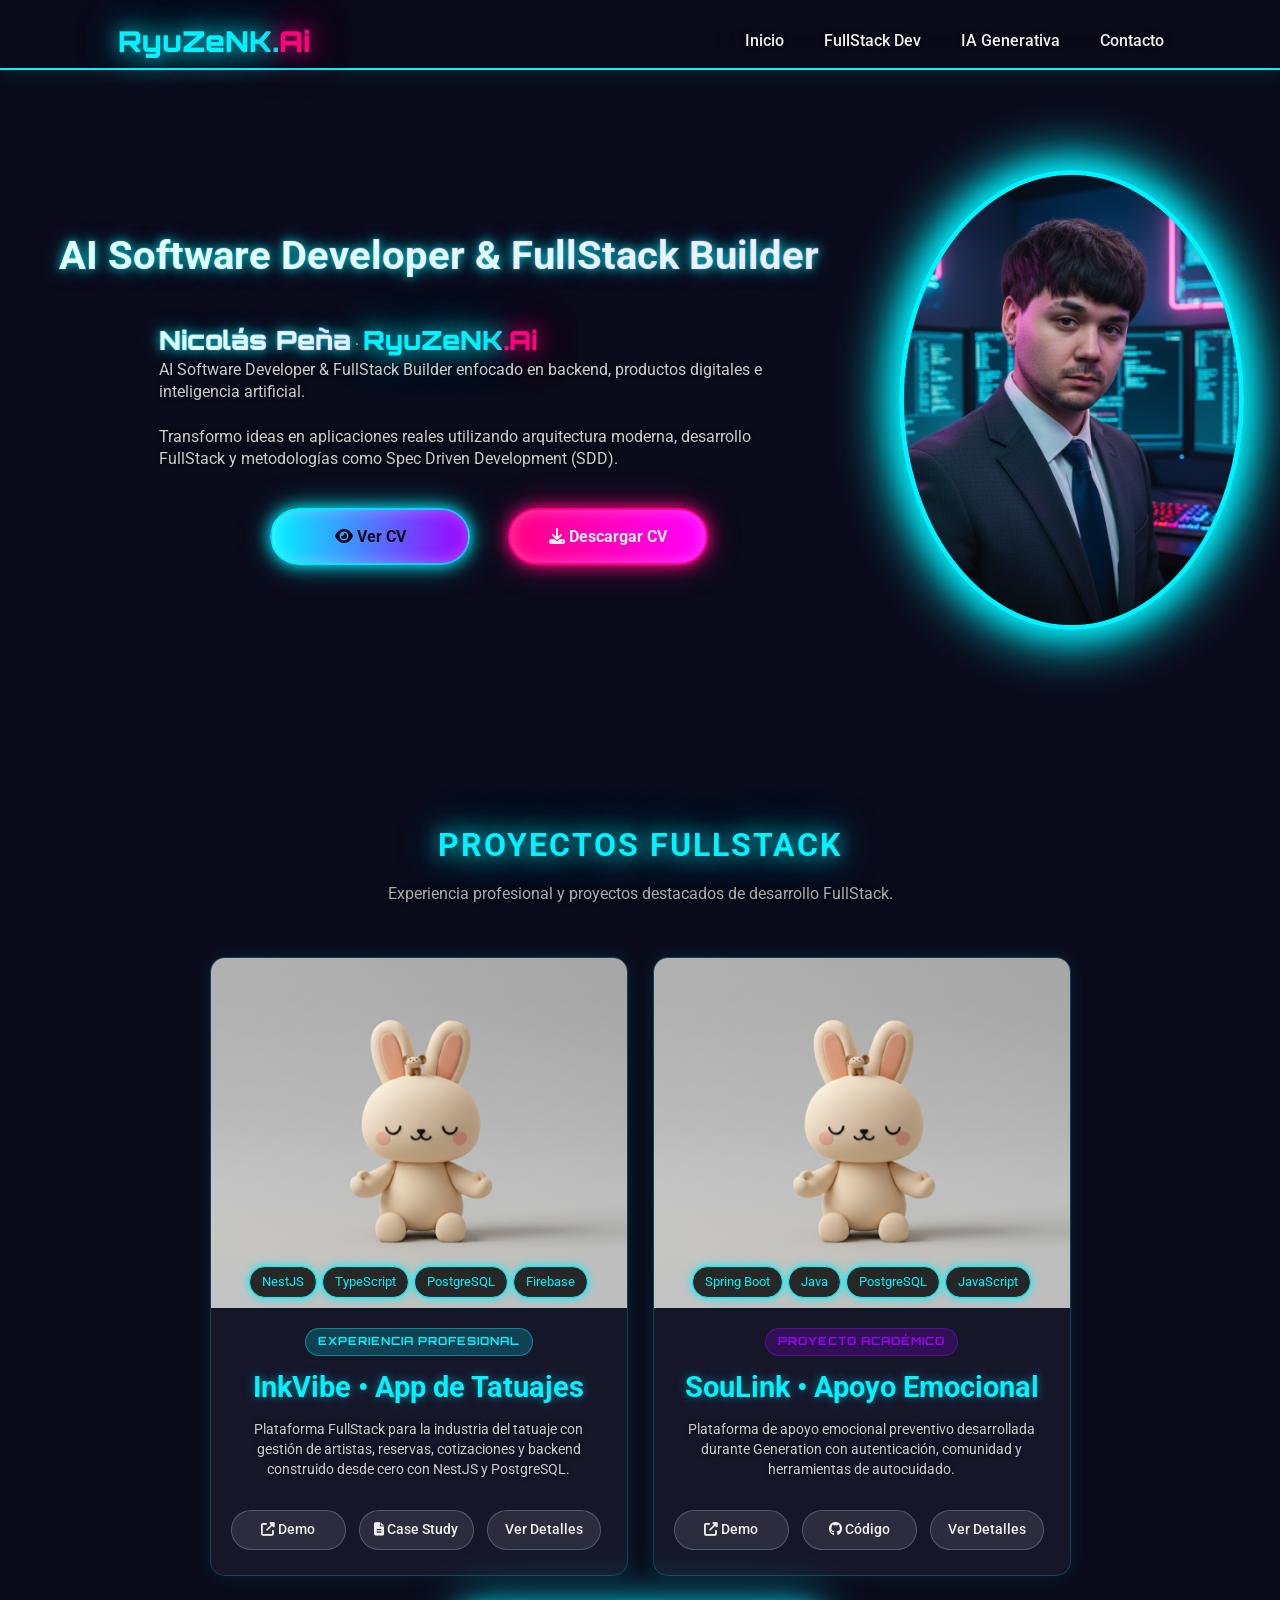
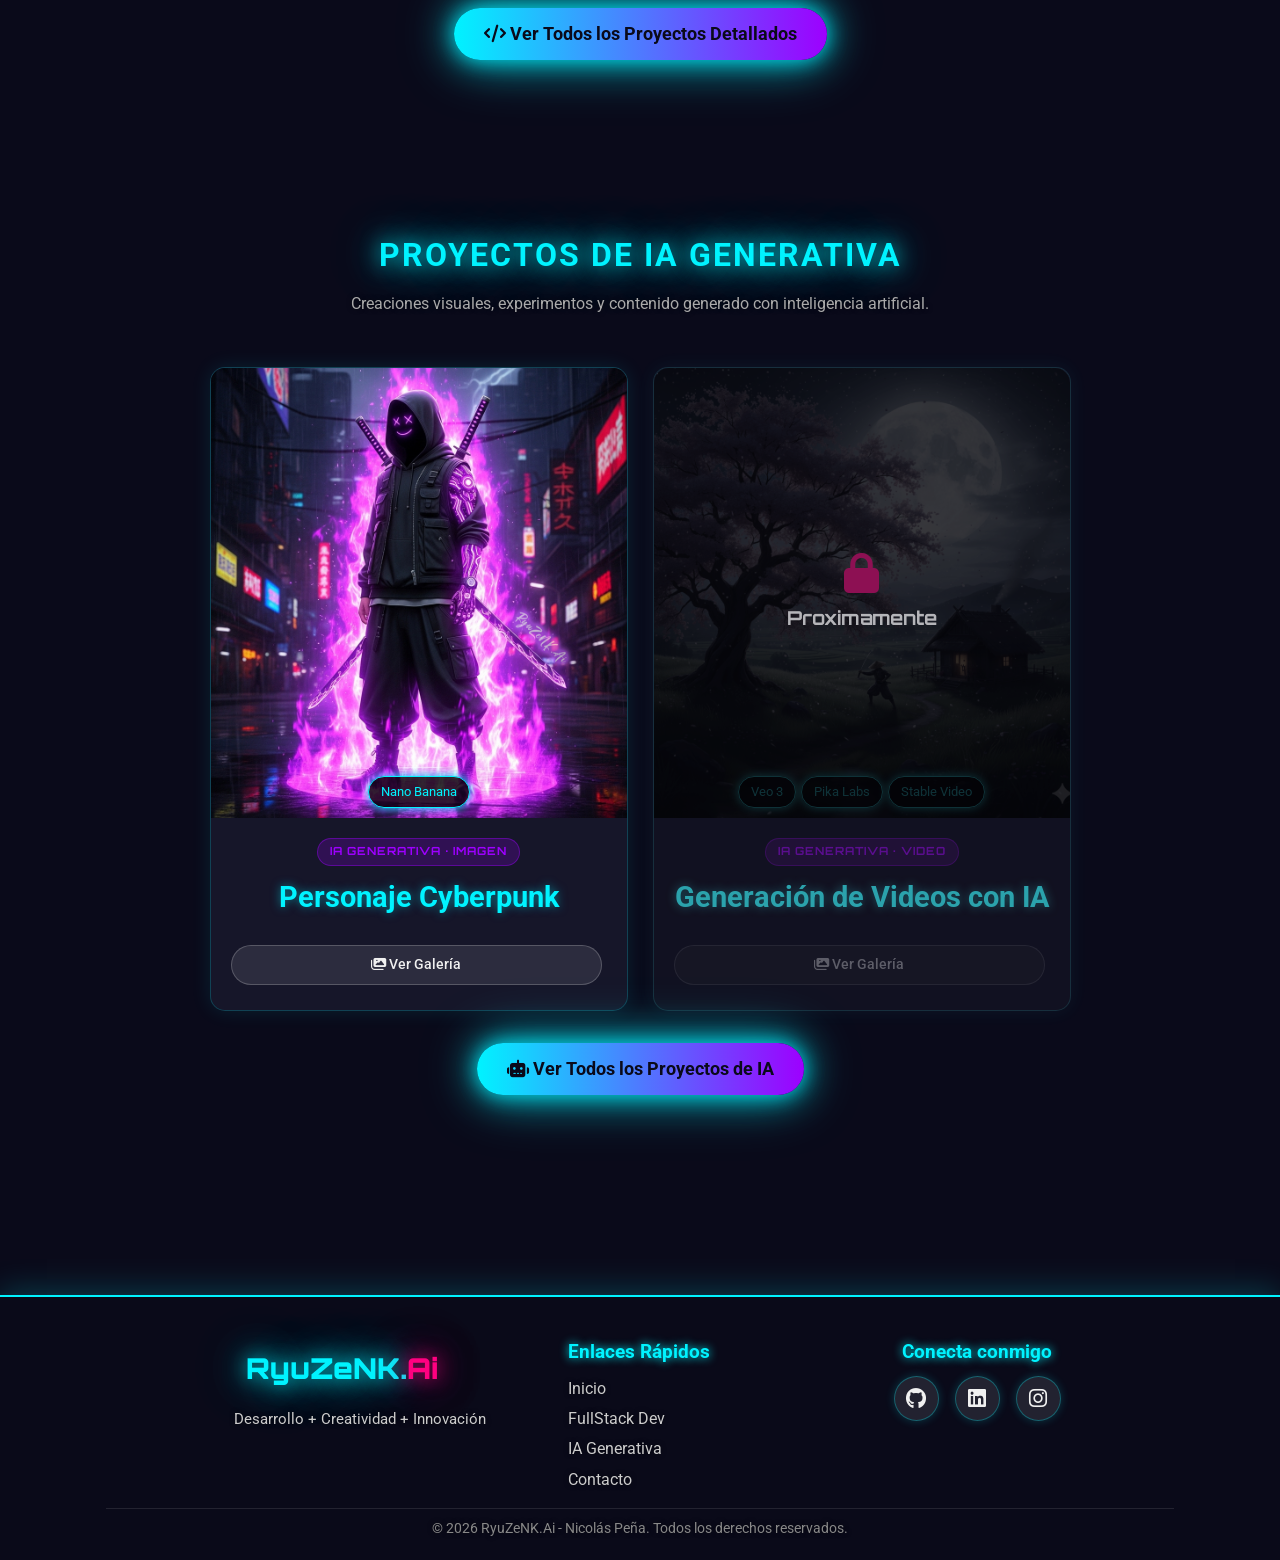
==== index.html @ 51f748c7 "Update CV links in index.html to new Google Drive URLs" ====
<!DOCTYPE html>
<html lang="es">
<head>
    <meta charset="UTF-8">
    <meta name="viewport" content="width=device-width, initial-scale=1.0, maximum-scale=1.0, user-scalable=no">
    <title>RyuZeNK.Ai | Portafolio</title>
    <link rel="icon" href="data:image/svg+xml,<svg xmlns='http://www.w3.org/2000/svg' viewBox='0 0 100 100'><text y='75' font-size='75' fill='%2300f3ff'>R</text></svg>">
    <link rel="stylesheet" href="https://cdnjs.cloudflare.com/ajax/libs/font-awesome/6.4.0/css/all.min.css">
    <link rel="preconnect" href="https://fonts.googleapis.com">
    <link rel="preconnect" href="https://fonts.gstatic.com" crossorigin>
    <link href="https://fonts.googleapis.com/css2?family=Orbitron:wght@400;700;900&family=Roboto:wght@300;400;500;700&display=swap" rel="stylesheet">
    <link rel="stylesheet" href="css/style.css">
    <link rel="stylesheet" href="css/responsive.css">
</head>
<body>
    <!-- Navbar -->
    <nav class="navbar">
        <div class="container nav-content">
            <a href="#home" class="logo">RyuZeNK.<span>Ai</span></a>
            
            <button class="mobile-menu-btn" id="mobileMenuBtn">
                <i class="fas fa-bars"></i>
            </button>
            
            <ul class="nav-links" id="navLinks">
                <li><a href="index.html">Inicio</a></li>
                <li><a href="pages/fullstack.html">FullStack Dev</a></li>
                <li><a href="pages/ia-generativa.html">IA Generativa</a></li>
                <li><a href="pages/contact.html">Contacto</a></li>
            </ul>
        </div>
    </nav>

    <!-- Hero Section -->
    <section id="home" class="section hero-section">
        <div class="container">
            <div class="home-content">
                <div class="home-text">
                    <h1>AI Software Developer & FullStack Builder</h1>
                    <p class="about-me">
                        <span class="h1-logo">Nicolás Peña</span> · <span class="ryuzenk-logo">RyuZeNK</span><span class="ai-logo">.Ai</span><br>
                        AI Software Developer &amp; FullStack Builder enfocado en backend, productos digitales e inteligencia artificial.<br><br>
                        Transformo ideas en aplicaciones reales utilizando arquitectura moderna, desarrollo FullStack y metodologías como Spec Driven Development (SDD).
                    </p>
                    <div class="home-buttons">
                        <a href="https://drive.google.com/file/d/1IXTovLLTGIoKw4RQ_Gd1WCe75ySYcxsR/view" target="_blank" class="btnVer">
                            <i class="fas fa-eye"></i> Ver CV
                        </a>
                        <a href="https://drive.usercontent.google.com/u/0/uc?id=1IXTovLLTGIoKw4RQ_Gd1WCe75ySYcxsR&export=download" target="_blank" class="btnDownload">
                            <i class="fas fa-download"></i> Descargar CV
                        </a>
                    </div>
                </div>
                
                <div class="home-image">
                    <img loading="lazy" src="assets/images/Nico_formal_tech.png" alt="Nicolás Peña - Imagen formal" class="formal-img">
                </div>
            </div>
            
        </div>
    </section>

    <!-- Desarrollador Fullstack Section -->
    <section id="developer" class="section">
        <div class="container">
            <div class="section-title">
                <h2>Proyectos FullStack</h2>
                <p class="section-subtitle">Experiencia profesional y proyectos destacados de desarrollo FullStack.</p>
            </div>
            
            <!-- Proyectos Fullstack -->
            <div class="fullstack-projects">
                <div class="projects-grid">
                    <!-- Proyecto 1: InkVibe -->
                    <div class="project-card">
                        <div class="project-image">
                            <img loading="lazy" src="assets/images/soulinkproyect.png" alt="Proyecto InkVibe">
                            <div class="project-tech">
                                <span>NestJS</span>
                                <span>TypeScript</span>
                                <span>PostgreSQL</span>
                                <span>Firebase</span>
                            </div>
                        </div>
                        <div class="project-info">
                            <span class="card-role-badge professional">Experiencia Profesional</span>
                            <h4>InkVibe • App de Tatuajes</h4>
                            <p>Plataforma FullStack para la industria del tatuaje con gestión de artistas, reservas, cotizaciones y backend construido desde cero con NestJS y PostgreSQL.</p>
                            <div class="project-links">
                                <a href="https://www.inkvibe.app" target="_blank" class="btn-small">
                                    <i class="fas fa-external-link-alt"></i> Demo
                                </a>
                                <a href="https://drive.google.com/file/d/1sEGEswqREsz09-vpKmoKIxO9d76YWfi9/view" target="_blank" class="btn-small">
                                    <i class="fas fa-file-alt"></i> Case Study
                                </a>
                                <a href="pages/inkvibe.html" class="btn-small">Ver Detalles</a>
                            </div>
                        </div>
                    </div>

                    <!-- Proyecto 2: Soulink -->
                    <div class="project-card">
                        <div class="project-image">
                            <img loading="lazy" src="assets/images/soulinkproyect.png" alt="Proyecto Soulink">
                            <div class="project-tech">
                                <span>Spring Boot</span>
                                <span>Java</span>
                                <span>PostgreSQL</span>
                                <span>JavaScript</span>
                            </div>
                        </div>
                        <div class="project-info">
                            <span class="card-role-badge">Proyecto Académico</span>
                            <h4>SouLink • Apoyo Emocional</h4>
                            <p>Plataforma de apoyo emocional preventivo desarrollada durante Generation con autenticación, comunidad y herramientas de autocuidado.</p>
                            <div class="project-links">
                                <a href="https://proyecto-soulink.vercel.app" target="_blank" class="btn-small">
                                    <i class="fas fa-external-link-alt"></i> Demo
                                </a>
                                <a href="https://github.com/RyuZeNK-Ai/proyecto-soulink" target="_blank" class="btn-small">
                                    <i class="fab fa-github"></i> Código
                                </a>
                                <a href="pages/soulink.html" class="btn-small">Ver Detalles</a>
                            </div>
                        </div>
                    </div>
                    
                </div>
                
                <div class="center-button">
                    <a href="pages/fullstack.html" class="btn">
                        <i class="fas fa-code"></i> Ver Todos los Proyectos Detallados
                    </a>
                </div>
            </div>
        </div>
    </section>

    <!-- Proyectos con IA Section -->
    <section id="ai" class="section">
        <div class="container">
            <div class="section-title">
                <h2>Proyectos de IA Generativa</h2>
                <p class="section-subtitle">Creaciones visuales, experimentos y contenido generado con inteligencia artificial.</p>
            </div>
            
            <div class="ai-projects">
                <div class="projects-grid">
                    <!-- Proyecto IA 1: DESBLOQUEADO - Arte Abstracto Digital -->
                    <div class="project-card" onclick="window.location.href='pages/ia-generativa.html#ia-personaje-cyberpunk'">
                        <div class="project-image">
                            <img loading="lazy" src="assets/images/personaje_cyberpunk1.jpg" alt="Arte Abstracto Digital con IA">
                            <div class="project-tech">
                                <span>Nano Banana</span>
                            </div>
                        </div>
                        <div class="project-info">
                            <span class="card-role-badge">IA Generativa · Imagen</span>
                            <h4>Personaje Cyberpunk</h4>
                            <div class="project-links">
                                <a href="pages/ia-generativa.html#ia-personaje-cyberpunk" class="btn-small" onclick="event.stopPropagation()">
                                    <i class="fas fa-images"></i> Ver Galería
                                </a>
                            </div>
                        </div>
                    </div>
                    
                    <!-- Proyecto IA 2: Bloqueado -->
                    <div class="project-card blocked">
                        <div class="project-image">
                            <div class="blocked-overlay">
                                <i class="fas fa-lock"></i>
                                <span>Proximamente</span>
                            </div>
                            <img loading="lazy" src="assets/images/paisaje_japones1.jpg" alt="Proyecto IA Videos">
                            <div class="project-tech">
                                <span>Veo 3</span>
                                <span>Pika Labs</span>
                                <span>Stable Video</span>
                            </div>
                        </div>
                        <div class="project-info">
                            <span class="card-role-badge">IA Generativa · Video</span>
                            <h4>Generación de Videos con IA</h4>
                            <div class="project-links">
                                <a href="#" class="btn-small disabled">
                                    <i class="fas fa-images"></i> Ver Galería
                                </a>
                            </div>
                        </div>
                    </div>
                    
                    <!-- Proyecto IA 3: Bloqueado -->
                    <div class="project-card blocked" style="display: none;">
                        <div class="project-image">
                            <div class="blocked-overlay">
                                <i class="fas fa-lock"></i>
                                <span>Proximamente</span>
                            </div>
                            <img loading="lazy" src="assets/images/personajes_animados.jpg" alt="Proyecto IA Integración">
                            <div class="project-tech">
                                <span>OpenAI API</span>
                                <span>LangChain</span>
                                <span>Custom Models</span>
                            </div>
                        </div>
                        <div class="project-info">
                            <h4>Integración IA en Aplicaciones</h4>
                            <p>Proyectos que combinan desarrollo fullstack con modelos de IA para funcionalidades avanzadas.</p>
                            <div class="project-links">
                                <a href="#" class="btn-small disabled">Ver Proyectos</a>
                                <a href="#" class="btn-small disabled">Ver Detalles</a>
                            </div>
                        </div>
                    </div>
                </div>
                
                <div class="center-button">
                    <a href="pages/ia-generativa.html#ia-personaje-cyberpunk" class="btn">
                        <i class="fas fa-robot"></i> Ver Todos los Proyectos de IA
                    </a>
                </div>
            </div>
        </div>
    </section>

    <!-- Footer -->
    <footer class="footer">
        <div class="container">
            <div class="footer-content">
                <div class="footer-logo">
                    <a href="#home" class="logo">RyuZeNK.<span>Ai</span></a>
                    <p>Desarrollo + Creatividad + Innovación</p>
                </div>
                
                <div class="footer-links">
                    <h4>Enlaces Rápidos</h4>
                    <ul>
                    <li><a href="index.html">Inicio</a></li>
                    <li><a href="pages/fullstack.html">FullStack Dev</a></li>
                    <li><a href="pages/ia-generativa.html">IA Generativa</a></li>
                    <li><a href="pages/contact.html">Contacto</a></li>
                    </ul>
                </div>
                
                <div class="footer-social">
                    <h4>Conecta conmigo</h4>
                    <div class="social-icons">
                        <a href="https://github.com/RyuZeNK-Ai" target="_blank" rel="noopener noreferrer">
                            <i class="fab fa-github"></i>
                        </a>
                        <a href="https://www.linkedin.com/in/nicolas-pena-ai-dev" target="_blank" rel="noopener noreferrer">
                            <i class="fab fa-linkedin"></i>
                        </a>
                        <a href="https://www.instagram.com/ryuzenk.ai/" target="_blank" rel="noopener noreferrer">
                            <i class="fab fa-instagram"></i>
                        </a>
                    </div>
                </div>
            </div>
            
            <div class="footer-bottom">
                <p>&copy; 2026 RyuZeNK.Ai - Nicolás Peña. Todos los derechos reservados.</p>
            </div>
        </div>
    </footer>

    <!-- Botón para subir arriba -->
    <button id="scrollTopBtn" class="scroll-top-btn">
        <i class="fas fa-chevron-up"></i>
    </button>

    <script src="js/main.js"></script>
    <script>
        // Añadir efecto hover a la tarjeta de IA desbloqueada
        document.addEventListener('DOMContentLoaded', function() {
            const iaCard = document.querySelector('#ai .project-card:not(.blocked)');
            if (iaCard) {
                iaCard.style.cursor = 'pointer';
                iaCard.addEventListener('mouseenter', function() {
                    this.style.transform = 'translateY(-5px)';
                    this.style.boxShadow = '0 10px 25px rgba(255, 0, 128, 0.2)';
                    this.querySelector('.ia-image-overlay').style.display = 'flex';
                });
                
                iaCard.addEventListener('mouseleave', function() {
                    this.style.transform = 'translateY(0)';
                    this.style.boxShadow = '0 0 20px rgba(255, 0, 128, 0.1)';
                    this.querySelector('.ia-image-overlay').style.display = 'none';
                });
            }
        });
    </script>
</body>
</html>
---- css/style.css ----
/* ============================================
   VARIABLES CSS (Custom Properties)
   ============================================ */
:root {
    /* Paleta de colores */
    --primary-color: #00f3ff;       /* Cian neón principal */
    --secondary-color: #9d00ff;     /* Púrpura neón */
    --dark-color: #0a0a1a;          /* Fondo oscuro principal */
    --light-color: #f0f0f0;         /* Texto claro */
    --accent-color: #ff0080;        /* Rosa neón para acentos */
    --gray-color: #1a1a2e;          /* Gris oscuro para elementos */
    
    /* Tipografía */
    --font-heading: 'Orbitron', sans-serif;  /* Fuente futurista para títulos */
    --font-body: 'Roboto', sans-serif;       /* Fuente legible para cuerpo */
    
    /* Efectos de neón */
    --neon-glow: 0 0 20px rgba(0, 243, 255, 0.8),
                 0 0 40px rgba(0, 243, 255, 0.6),
                 0 0 60px rgba(0, 243, 255, 0.4);
    --neon-pink-glow: 0 0 20px rgba(255, 0, 128, 0.8),
                      0 0 40px rgba(255, 0, 128, 0.6),
                      0 0 60px rgba(255, 0, 128, 0.4);
    --neon-purple-glow: 0 0 20px rgba(157, 0, 255, 0.8),
                        0 0 40px rgba(157, 0, 255, 0.6),
                        0 0 60px rgba(157, 0, 255, 0.4);
}

/* ============================================
   RESET Y CONFIGURACIÓN GLOBAL
   ============================================ */
* {
    margin: 0;
    padding: 0;
    box-sizing: border-box;
}

body {
    font-family: var(--font-body);
    background-color: var(--dark-color);
    color: var(--light-color);
    line-height: 1.6;
    overflow-x: hidden;
    position: relative;
}

.container {
    width: 90%;
    max-width: 1200px;
    margin: 0 auto;
    padding: 0 15px;
}

/* ============================================
   OCULTAR BOTÓN SCROLL INMEDIATAMENTE
   ============================================ */
#scrollTopBtn {
    display: none !important;
    opacity: 0 !important;
    visibility: hidden !important;
}

/* ============================================
   BARRA DE NAVEGACIÓN (NAVBAR)
   ============================================ */
.navbar {
    position: fixed;
    top: 0;
    width: 100%;
    background-color: rgba(10, 10, 26, 0.98);
    backdrop-filter: blur(15px);
    z-index: 1000;
    padding: 1rem 0;
    box-shadow: var(--neon-glow);
    border-bottom: 2px solid var(--primary-color);
}

.nav-content {
    display: flex;
    justify-content: space-between;
    align-items: center;
}

.logo {
    font-family: var(--font-heading);
    font-size: 1.8rem;
    font-weight: 900;
    color: var(--primary-color);
    text-decoration: none;
    text-shadow: var(--neon-glow);
    padding: 5px 15px;
}

.ryuzenk-logo {
    font-family: var(--font-heading);
    font-weight: 900;
    color: var(--primary-color);
    text-shadow: var(--neon-glow);
}

.ai-logo {
    font-family: var(--font-heading);
    font-weight: 900;
    color: var(--accent-color);
    text-shadow: var(--neon-pink-glow);
}

.logo span {
    color: var(--accent-color);
    text-shadow: var(--neon-pink-glow);
}

.nav-links {
    display: flex;
    list-style: none;
}

.nav-links li {
    margin-left: 2rem;
}

.nav-links a {
    color: var(--light-color);
    text-decoration: none;
    font-weight: 500;
    font-size: 1.1rem;
    transition: all 0.3s ease;
    padding: 5px 10px;
    border-radius: 5px;
}

.nav-links a:hover {
    color: var(--primary-color);
    text-shadow: 0 0 10px var(--primary-color);
    background: rgba(0, 243, 255, 0.1);
}

.mobile-menu-btn {
    display: none;
    background: none;
    border: none;
    color: var(--light-color);
    font-size: 1.5rem;
    cursor: pointer;
    padding: 5px;
    border-radius: 5px;
}

/* ============================================
   SECCIONES GENERALES
   ============================================ */
.section {
    padding: 100px 0;
}

/* Especificidad (1,1,0) — gana sobre responsive.css #developer,#ai (1,0,0) */
#developer.section {
    padding-top: 130px !important;
}

#ai.section {
    padding-top: 110px !important;
    padding-bottom: 160px !important;
}

.section-title {
    text-align: center;
    margin-bottom: 3rem;
    position: relative;
}

.section-title h2 {
    font-size: 2.5rem;
    color: var(--primary-color);
    text-transform: uppercase;
    letter-spacing: 2px;
    display: inline-block;
    text-shadow: var(--neon-glow);
    padding: 0 20px;
}

.section-subtitle {
    color: #aaa;
    font-size: 1.1rem;
    max-width: 600px;
    margin: 1rem auto 0;
}

/* ============================================
   SECCIÓN HOME / INICIO
   ============================================ */
#home {
    padding-top: 220px;
    padding-bottom: 80px;
    display: flex;
    align-items: center;
}

/* Especificidad (1,1,0) — supera responsive.css #home (1,0,0) !important */
#home.section {
    padding-top: 170px !important;
}

.home-content {
    display: grid;
    grid-template-columns: 3fr 2fr;
    gap: 3rem;
    align-items: center;
    margin-left: 5%;
}

@media (min-width: 768px) {
    #home .home-image {
        margin-right: 40px;
        margin-left: 30px;
    }
}

.home-text {
    text-align: left;
}

.home-text h1 {
    font-size: 3rem;
    background: linear-gradient(to right, var(--primary-color), var(--secondary-color));
    background-clip: text;
    -webkit-background-clip: text;
    color: transparent;
    text-shadow:
        0 0 1px rgba(255, 255, 255, 0.9),
        0 0 10px rgba(0, 243, 255, 0.7),
        0 0 20px rgba(0, 243, 255, 0.5);
    margin-bottom: 0.2rem;
    margin-left: 0 !important;
    text-align: left;
    white-space: nowrap;
}

.h1-logo {
    font-family: var(--font-heading);
    font-size: 1.2rem;
    font-weight: 900;
    background: linear-gradient(to right, var(--primary-color), var(--secondary-color));
    background-clip: text;
    -webkit-background-clip: text;
    color: transparent;
    text-shadow: 
        0 0 1px rgba(255, 255, 255, 0.9),
        0 0 10px rgba(0, 243, 255, 0.7),
        0 0 20px rgba(0, 243, 255, 0.5);
    display: inline;
}

.home-text p {
    font-size: 1.15rem;
    line-height: 1.5;
    margin-bottom: 1rem;
    max-width: 100%;
    margin-left: 0;
    margin-right: auto;
    color: #ccc;
}

.about-me {
    font-size: 0.7rem !important;
    margin-left: 0 !important;
    margin-top: 2.5rem !important;
    margin-bottom: 1.2rem !important;
}

.about-me .h1-logo,
.about-me .ryuzenk-logo,
.about-me .ai-logo {
    font-size: 1.65rem !important;
    display: inline;
}

.about-me {
    max-width: 1000px !important;
}

.home-buttons {
    text-align: center;
    margin-top: 2rem;
    display: flex;
    justify-content: center;
    flex-wrap: wrap;
    gap: 15px;
}

@media (min-width: 768px) {
    #home .home-buttons {
        flex-direction: row !important;
        justify-content: center !important;
        gap: 28px !important;
    }

    #home .home-buttons .btnVer,
    #home .home-buttons .btnDownload {
        width: 200px !important;
        text-align: center;
        box-sizing: border-box;
    }
}

/* ============================================
   BOTONES
   ============================================ */
.btn {
    display: inline-block;
    background: linear-gradient(to right, var(--primary-color), var(--secondary-color));
    color: var(--dark-color);
    padding: 12px 30px;
    border-radius: 30px;
    text-decoration: none;
    font-weight: 700;
    font-size: 1.1rem;
    transition: all 0.3s ease;
    border: none;
    cursor: pointer;
    box-shadow: var(--neon-glow);
}

.btn {
    will-change: transform, box-shadow;
}

.btn:hover {
    transform: translateY(-3px);
    box-shadow: 0 10px 25px rgba(0, 243, 255, 0.5),
                0 0 30px rgba(0, 243, 255, 0.4);
    backface-visibility: hidden;
}

.btn-small {
    display: inline-block;
    background: rgba(255, 255, 255, 0.1);
    color: var(--light-color);
    padding: 15px 20px;
    border-radius: 20px;
    text-decoration: none;
    font-weight: 500;
    font-size: 0.9rem;
    transition: all 0.3s ease;
    border: 1px solid rgba(255, 255, 255, 0.2);
    margin-right: 5px;
    margin-bottom: 5px;
    flex: 1;
    min-width: 0;
    text-align: center;
    white-space: nowrap;
    overflow: hidden;
    text-overflow: ellipsis;
}

.btn-small:hover {
    background: var(--primary-color);
    color: var(--dark-color);
    box-shadow: 0 0 20px var(--primary-color);
}

.btnVer, .btnDownload {
    display: inline-block;
    padding: 20px 25px;
    border-radius: 30px;
    text-decoration: none;
    font-weight: 700;
    font-size: 1.3rem;
    transition: all 0.3s ease;
    border: none;
    cursor: pointer;
    margin: 10px 5px;
}

.btnVer {
    background: linear-gradient(to right, var(--primary-color), var(--secondary-color));
    color: var(--dark-color);
    box-shadow: 
        0 0 15px var(--primary-color),
        0 0 30px rgba(0, 243, 255, 0.5),
        inset 0 0 15px rgba(255, 255, 255, 0.3);
    border: 2px solid rgba(0, 243, 255, 0.8);
}

.btnDownload {
    background: linear-gradient(to right, var(--accent-color), #ff00ff);
    color: var(--light-color);
    box-shadow: 
        0 0 15px var(--accent-color),
        0 0 30px rgba(255, 0, 128, 0.5),
        inset 0 0 15px rgba(255, 255, 255, 0.3);
    border: 2px solid rgba(255, 0, 128, 0.8);
}

.btnVer:hover, .btnDownload:hover {
    transform: translateY(-3px);
    filter: brightness(1.1);
}

.btnVer:hover {
    box-shadow: 
        0 0 20px var(--primary-color),
        0 0 40px rgba(0, 243, 255, 0.7),
        inset 0 0 20px rgba(255, 255, 255, 0.4);
}

.btnDownload:hover {
    box-shadow: 
        0 0 20px var(--accent-color),
        0 0 40px rgba(255, 0, 128, 0.7),
        inset 0 0 20px rgba(255, 255, 255, 0.4);
}

/* ============================================
   IMÁGENES DE PERFIL
   ============================================ */
.home-image {
    text-align: center;
    position: relative;
}

.formal-img {
    width: 100%;
    max-width: 315px;
    height: 315px;
    border-radius: 50%;
    object-fit: cover;
    position: relative;
    border: 5px solid var(--primary-color);
    box-shadow: 
        0 0 30px var(--primary-color),
        0 0 60px rgba(0, 243, 255, 0.7);
    filter: drop-shadow(0 0 20px rgba(0, 243, 255, 0.8));
    animation: simple-glow-pulse 1s ease-in-out infinite alternate;
}

@keyframes simple-glow-pulse {
    0% {
        box-shadow: 
            0 0 25px var(--primary-color),
            0 0 50px rgba(0, 243, 255, 0.6);
        border-color: rgba(0, 243, 255, 0.9);
    }
    100% {
        box-shadow: 
            0 0 35px var(--primary-color),
            0 0 70px rgba(0, 243, 255, 0.8);
        border-color: rgba(0, 243, 255, 1);
    }
}

/* ============================================
   SECCIÓN CYBERPUNK / ENLACES RÁPIDOS
   ============================================ */
.cyberpunk-section {
    margin-top: 100px;
    text-align: center;
}

.cyberpunk-section h3 {
    font-size: 2rem;
    margin-bottom: 2rem;
    color: var(--primary-color);
    text-shadow: var(--neon-glow);
}

.quick-links {
    display: flex;
    justify-content: center;
    gap: 2rem;
    margin-bottom: 3rem;
}

.quick-link {
    display: flex;
    flex-direction: column;
    align-items: center;
    justify-content: center;
    text-decoration: none;
    color: var(--light-color);
    transition: all 0.3s cubic-bezier(0.4, 0, 0.2, 1);
    padding: 50px 40px;
    border-radius: 18px;
    background: rgba(10, 10, 26, 0.7);
    border: 2px solid rgba(0, 243, 255, 0.3);
    width: 280px;
    min-height: 220px;
    backdrop-filter: blur(10px);
    box-shadow: 
        0 8px 20px rgba(0, 0, 0, 0.4),
        0 0 15px rgba(0, 243, 255, 0.2),
        inset 0 0 8px rgba(0, 243, 255, 0.08);
}

.quick-link:hover {
    transform: translateY(-10px);
    background: rgba(0, 243, 255, 0.08);
    border-color: var(--primary-color);
    box-shadow: 
        0 12px 30px rgba(0, 0, 0, 0.5),
        0 0 20px rgba(0, 243, 255, 0.4),
        0 0 40px rgba(0, 243, 255, 0.15),
        inset 0 0 12px rgba(0, 243, 255, 0.15);
}

.quick-link i {
    font-size: 4rem;
    margin-bottom: 20px;
    color: var(--primary-color);
    text-shadow: 0 0 12px var(--primary-color);
    transition: all 0.3s ease;
}

.quick-link:hover i {
    transform: scale(1.15);
    text-shadow: 0 0 20px var(--primary-color);
}

.quick-link span {
    font-size: 1.4rem;
    font-weight: 600;
    text-align: center;
    line-height: 1.3;
}

.quick-link:nth-child(1):hover {
    border-color: var(--primary-color);
    box-shadow: 
        0 12px 30px rgba(0, 0, 0, 0.5),
        0 0 20px var(--primary-color),
        0 0 40px rgba(0, 243, 255, 0.2);
}

.quick-link:nth-child(2):hover {
    border-color: var(--accent-color);
    box-shadow: 
        0 12px 30px rgba(0, 0, 0, 0.5),
        0 0 20px var(--accent-color),
        0 0 40px rgba(255, 0, 128, 0.2);
}

/* ============================================
   SECCIÓN PROYECTOS
   ============================================ */
.projects-grid {
    display: grid;
    grid-template-columns: repeat(auto-fit, minmax(350px, 1fr));
    gap: 2rem;
    margin-bottom: 3rem;
}

.fullstack-projects .projects-grid {
    grid-template-columns: repeat(2, 1fr);
    max-width: 860px !important;
    margin: 0 auto !important;
}

.ai-projects .projects-grid {
    justify-content: center;
}

/* Home: 2 cards fijas centradas — gana sobre responsive.css repeat(3, 1fr) e !important */
@media (min-width: 768px) {
    #developer .projects-grid {
        grid-template-columns: repeat(2, 1fr);
        max-width: 860px !important;
        margin: 0 auto !important;
    }

    #ai .projects-grid {
        grid-template-columns: repeat(2, 1fr);
        max-width: 860px !important;
        margin: 0 auto !important;
    }
}

.project-card {
    background: rgba(26, 26, 46, 0.8);
    border-radius: 15px;
    overflow: hidden;
    transition: all 0.3s ease;
    border: 1px solid rgba(0, 243, 255, 0.2);
    box-shadow: 0 0 20px rgba(0, 243, 255, 0.1);
    display: block;
    text-decoration: none;
    color: inherit;
    cursor: pointer;
}

.project-card {
    will-change: transform, box-shadow;
}

.project-card:hover {
    transform: translateY(-10px);
    border-color: var(--primary-color);
    box-shadow: var(--neon-glow);
    backface-visibility: hidden;
}

.project-image {
    position: relative;
    height: 300px;
    overflow: hidden;
}

.project-image img {
    width: 100%;
    height: 100%;
    object-fit: cover;
}

.project-tech {
    position: absolute;
    bottom: 10px;
    left: 0;
    right: 0;
    display: flex;
    flex-wrap: wrap;
    gap: 5px;
    justify-content: center;
    padding: 0 10px;
}

.project-tech span {
    background: rgba(0, 0, 0, 0.8);
    color: var(--primary-color);
    padding: 5px 12px;
    border-radius: 20px;
    font-size: 0.8rem;
    border: 1px solid var(--primary-color);
    box-shadow: 0 0 10px var(--primary-color);
}

.project-info {
    padding: 1.5rem;
}

.project-info h4 {
    color: var(--primary-color);
    font-size: 1.3rem;
    margin-bottom: 0.8rem;
    text-shadow: 0 0 10px rgba(0, 243, 255, 0.5);
}

.project-info p {
    color: #ccc;
    margin-bottom: 1.5rem;
    font-size: 0.95rem;
}

.project-links {
    display: flex;
    justify-content: space-between;
    gap: 8px;
    margin-top: 1.5rem;
}

/* Home: cards simétricas con botones alineados al fondo */
#developer .project-card {
    display: flex;
    flex-direction: column;
}

#developer .project-info {
    display: flex;
    flex-direction: column;
    flex: 1;
    text-align: center;
}

#developer .project-info p {
    flex: 1;
}

#developer .project-info h4 {
    font-size: 1.8rem !important;
}

#developer .project-links {
    justify-content: center;
}

/* IA cards — mismo estilo visual que FullStack */
#ai .project-card {
    display: flex;
    flex-direction: column;
}

#ai .project-image {
    height: 450px;
}

#ai .project-info {
    display: flex;
    flex-direction: column;
    flex: 1;
    text-align: center;
    padding: 0.5rem 1rem;
}

#ai .project-info p {
    flex: 1;
}

#ai .project-info h4 {
    font-size: 1.8rem !important;
}

#ai .project-links {
    justify-content: center;
}

/* FullStack Dev - Igualar con #developer y #ai */
.fullstack-projects .project-card {
    display: flex;
    flex-direction: column;
}

.fullstack-projects .project-info {
    display: flex;
    flex-direction: column;
    flex: 1;
    text-align: center;
}

.fullstack-projects .project-info p {
    flex: 1;
}

.fullstack-projects .project-info h4 {
    font-size: 1.8rem !important;
    white-space: nowrap;
    overflow: hidden;
    text-overflow: ellipsis;
}

.fullstack-projects .project-links {
    justify-content: center;
}

.fullstack-projects .project-image {
    height: 350px;
}

.project-card.blocked {
    opacity: 0.7;
    filter: grayscale(0.3);
    position: relative;
    cursor: not-allowed;
}

.project-card.blocked:hover {
    transform: none;
    box-shadow: 0 0 20px rgba(0, 243, 255, 0.1);
}

.blocked-overlay {
    position: absolute;
    top: 0;
    left: 0;
    width: 100%;
    height: 100%;
    background: rgba(0, 0, 0, 0.7);
    display: flex;
    flex-direction: column;
    justify-content: center;
    align-items: center;
    z-index: 2;
    color: white;
    border-radius: 15px 15px 0 0;
}

.blocked-overlay i {
    font-size: 2.5rem;
    margin-bottom: 10px;
    color: var(--accent-color);
}

.blocked-overlay span {
    font-size: 1.2rem;
    font-weight: bold;
    font-family: 'Orbitron', sans-serif;
}

.btn-small.disabled {
    opacity: 0.5;
    cursor: not-allowed;
    pointer-events: none;
    background: rgba(255, 255, 255, 0.05);
}

.btn-small.disabled:hover {
    background: rgba(255, 255, 255, 0.05);
    transform: none;
    box-shadow: none;
}

.center-button {
    text-align: center;
    margin-top: 2rem;
}

/* ============================================
   SECCIÓN IA GENERATIVA
   ============================================ */
.ai-projects {
    margin-top: 2rem;
}

/* ============================================
   SECCIÓN DE CONTACTO
   ============================================ */
.contact-section {
    padding-top: 220px;
    min-height: 100vh;
}

.contact-content {
    display: grid;
    grid-template-columns: 1fr 1fr;
    gap: 60px;
    margin-top: 40px;
    margin-left: 5%;
}

.contact-form {
    background: rgba(26, 26, 46, 0.8);
    padding: 40px;
    border-radius: 20px;
    border: 1px solid rgba(0, 243, 255, 0.3);
    box-shadow: 
        0 0 30px rgba(0, 243, 255, 0.2),
        inset 0 0 20px rgba(0, 243, 255, 0.05);
}

.contact-form h3 {
    font-family: var(--font-heading);
    font-size: 1.8rem;
    color: var(--primary-color);
    margin-bottom: 30px;
    text-align: center;
    text-shadow: 0 0 10px var(--primary-color);
}

.form-group {
    margin-bottom: 25px;
}

.form-group input,
.form-group textarea {
    width: 100%;
    padding: 15px 20px;
    background: rgba(10, 10, 26, 0.7);
    border: 1px solid rgba(0, 243, 255, 0.4);
    border-radius: 10px;
    color: var(--light-color);
    font-family: var(--font-body);
    font-size: 1rem;
    transition: all 0.3s ease;
}

.form-group input:focus,
.form-group textarea:focus {
    outline: none;
    border-color: var(--primary-color);
    box-shadow: 
        0 0 15px var(--primary-color),
        inset 0 0 10px rgba(0, 243, 255, 0.1);
}

.form-group input::placeholder,
.form-group textarea::placeholder {
    color: rgba(255, 255, 255, 0.5);
}

.btn-send {
    width: 100%;
    padding: 18px 30px;
    background: linear-gradient(to right, var(--primary-color), var(--secondary-color));
    color: var(--dark-color);
    border: none;
    border-radius: 15px;
    font-family: var(--font-heading);
    font-size: 1.1rem;
    font-weight: 700;
    text-transform: uppercase;
    letter-spacing: 1px;
    cursor: pointer;
    transition: all 0.3s ease;
    display: flex;
    align-items: center;
    justify-content: center;
    gap: 12px;
    box-shadow: 
        0 0 20px var(--primary-color),
        0 10px 25px rgba(0, 0, 0, 0.3);
}

.btn-send:hover {
    transform: translateY(-3px);
    box-shadow: 
        0 0 30px var(--primary-color),
        0 15px 35px rgba(0, 0, 0, 0.4);
}

.form-message {
    margin-top: 20px;
    padding: 15px;
    border-radius: 10px;
    text-align: center;
    font-weight: 500;
    display: none;
}

.form-message.success {
    display: block;
    background: rgba(0, 255, 128, 0.1);
    border: 1px solid rgba(0, 255, 128, 0.3);
    color: #00ff80;
}

.contact-info {
    display: flex;
    flex-direction: column;
    gap: 25px;
    align-items: center;
}

.contact-item {
    display: flex;
    flex-direction: column;
    align-items: center;
    text-align: center;
    gap: 15px;
    padding: 25px;
    background: rgba(26, 26, 46, 0.6);
    border-radius: 15px;
    border: 1px solid rgba(0, 243, 255, 0.2);
    transition: all 0.3s ease;
    width: 100%;
    max-width: 400px;
}

a.contact-item {
    text-decoration: none !important;
    color: inherit !important;
}

.contact-item:hover {
    border-color: var(--primary-color);
    box-shadow: 0 0 20px rgba(0, 243, 255, 0.3);
    transform: translateY(-5px);
}

.contact-item i {
    font-size: 2.8rem;
    color: var(--primary-color);
    text-shadow: 0 0 10px var(--primary-color);
}

.contact-item > div {
    display: flex;
    flex-direction: column;
    align-items: center;
    gap: 5px;
}

.contact-item h4 {
    color: var(--primary-color);
    font-size: 1.3rem;
    margin-bottom: 0;
    font-family: var(--font-heading);
}

.contact-item p,
.contact-item span {
    color: #ccc;
    font-size: 1rem;
    font-weight: 500;
    text-align: center;
}

.contact-item:not(a) {
    cursor: default;
}

.contact-item:not(a):hover {
    transform: none;
    box-shadow: 0 0 20px rgba(0, 243, 255, 0.1);
}

/* ============================================
   FOOTER / PIE DE PÁGINA
   ============================================ */
.footer {
    background: rgba(10, 10, 26, 0.95);
    padding: 1.5rem 0 0.7rem;
    margin-top: 4rem;
    border-top: 2px solid var(--primary-color);
    box-shadow: 0 -5px 30px rgba(0, 243, 255, 0.2);
}

.footer-content {
    display: grid;
    grid-template-columns: repeat(3, 1fr);
    gap: 2rem;
    margin-bottom: 0.7rem;
    width: 90%;
    max-width: 1200px;
    margin-left: 12%;
    margin-right: auto;
}

.footer-logo .logo {
    font-family: var(--font-heading);
    font-size: 1.8rem;
    font-weight: 900;
    color: var(--primary-color);
    text-decoration: none;
    text-shadow: var(--neon-glow);
    display: inline-block;
    margin-bottom: 8px;
}

.footer-logo .logo span {
    color: var(--accent-color);
    text-shadow: var(--neon-pink-glow);
}

.footer-logo p {
    color: #ccc;
    font-size: 0.95rem;
    margin: 0;
}

.footer-social {
    margin-top: 0;
}

.footer-links h4,
.footer-social h4 {
    font-size: 1.2rem;
    margin-bottom: 0.5rem;
    color: var(--primary-color);
    text-shadow: 0 0 10px var(--primary-color);
}

.footer-links ul {
    list-style: none;
}

.footer-links li {
    margin-bottom: 0.3rem;
}

.footer-links a {
    color: #ccc;
    text-decoration: none;
    transition: all 0.3s ease;
}

.footer-links a:hover {
    color: var(--primary-color);
    text-shadow: 0 0 10px var(--primary-color);
}

.social-icons {
    display: flex;
    gap: 1rem;
    justify-content: flex-start;
    margin-left: -0.5rem;
}

.social-icons a {
    display: inline-flex;
    align-items: center;
    justify-content: center;
    width: 45px;
    height: 45px;
    background: rgba(255, 255, 255, 0.1);
    border-radius: 50%;
    color: var(--light-color);
    font-size: 1.3rem;
    transition: all 0.3s ease;
    border: 1px solid rgba(0, 243, 255, 0.3);
    box-shadow: 0 0 10px rgba(0, 243, 255, 0.2);
    text-decoration: none;
}

.social-icons a:hover {
    background: var(--primary-color);
    color: var(--dark-color);
    transform: translateY(-5px);
    box-shadow: var(--neon-glow);
}

.footer-bottom {
    text-align: center;
    padding-top: 0.5rem;
    border-top: 1px solid rgba(255, 255, 255, 0.1);
    color: #888;
    font-size: 0.9rem;
}

/* ============================================
   BOTÓN "SUBIR ARRIBA"
   ============================================ */
.scroll-top-btn {
    position: fixed;
    bottom: 50px;
    right: 30px;
    width: 50px;
    height: 50px;
    background: linear-gradient(to right, var(--primary-color), var(--secondary-color));
    color: var(--dark-color);
    border: none;
    border-radius: 50%;
    font-size: 1.5rem;
    cursor: pointer;
    display: none;
    z-index: 1000;
    box-shadow: var(--neon-glow);
    transition: all 0.3s ease;
    align-items: center;
    justify-content: center;
}

.scroll-top-btn:hover {
    transform: translateY(-5px);
    box-shadow: 0 0 30px var(--primary-color);
}

/* Para móviles */
@media (max-width: 768px) {
    .scroll-top-btn {
        bottom: 20px;
        right: 20px;
        width: 45px;
        height: 45px;
        font-size: 1.3rem;
    }
}

/* ============================================
   BADGES EN CARDS DEL HOME
   ============================================ */
.card-role-badge {
    display: block;
    width: fit-content;
    margin: 0 auto 8px;
    padding: 4px 12px;
    border-radius: 20px;
    font-family: var(--font-heading);
    font-size: 0.7rem;
    font-weight: 700;
    text-transform: uppercase;
    letter-spacing: 1px;
    background: rgba(157, 0, 255, 0.2);
    color: var(--secondary-color);
    border: 1px solid rgba(157, 0, 255, 0.4);
}

.card-role-badge.professional {
    background: rgba(0, 243, 255, 0.2);
    color: var(--primary-color);
    border-color: rgba(0, 243, 255, 0.4);
}

/* ============================================
   DISEÑO RESPONSIVE
   ============================================ */
@media (max-width: 992px) {
    .home-content,
    .contact-content {
        grid-template-columns: 1fr;
        text-align: center;
        gap: 2rem;
    }
    
    .footer-content {
        grid-template-columns: repeat(2, 1fr);
    }
    
    .quick-links {
        flex-direction: column;
        align-items: center;
        gap: 1.5rem;
    }
    
    .quick-link {
        width: 100%;
        max-width: 400px;
    }
}

@media (max-width: 768px) {
    .nav-links {
        display: none;
        position: absolute;
        top: 100%;
        left: 0;
        width: 100%;
        background-color: rgba(10, 10, 26, 0.98);
        flex-direction: column;
        padding: 1rem 0;
        box-shadow: var(--neon-glow);
    }
    
    .nav-links.active {
        display: flex;
    }
    
    .nav-links li {
        margin: 0;
        text-align: center;
        padding: 0.8rem 0;
    }
    
    .mobile-menu-btn {
        display: block;
    }
    
    .footer-content {
        grid-template-columns: 1fr;
        text-align: center;
    }
    
    .home-text h1 {
        font-size: 2.5rem;
    }
    
    .section-title h2 {
        font-size: 2rem;
    }
    
    .projects-grid {
        grid-template-columns: 1fr;
    }
    
    .project-links {
        flex-direction: column;
        gap: 10px;
    }
    
    .btn-small {
        width: 100%;
        margin-right: 0;
    }
    
    #home {
        padding-top: 150px;
    }
    
    .home-buttons {
        flex-direction: column;
        align-items: center;
    }
    
    .home-buttons .btnVer,
    .home-buttons .btnDownload {
        width: 100%;
        max-width: 300px;
        margin: 5px 0;
    }
    
    .contact-form {
        padding: 25px 20px;
    }
    
    .contact-item {
        padding: 20px;
        flex-direction: column;
        text-align: center;
    }
    
    .contact-item i {
        margin-bottom: 10px;
    }
}

@media (min-width: 1200px) {
    .projects-grid {
        grid-template-columns: repeat(3, 1fr);
    }
}

/* ============================================
   ANIMACIONES Y EFECTOS
   ============================================ */
@keyframes fadeInUp {
    from {
        opacity: 0;
        transform: translateY(30px);
    }
    to {
        opacity: 1;
        transform: translateY(0);
    }
}

.section {
    animation: fadeInUp 0.8s ease-out;
}

html {
    scroll-behavior: smooth;
}

p, li {
    text-shadow: 0 0 5px rgba(0, 0, 0, 0.5);
}

/* ============================================
   BOTÓN "SUBIR ARRIBA" - COMPLETO
   ============================================ */
.scroll-top-btn {
    position: fixed;
    bottom: 50px;
    right: 30px;
    width: 50px;
    height: 50px;
    background: linear-gradient(to right, var(--primary-color), var(--secondary-color));
    color: var(--dark-color);
    border: none;
    border-radius: 50%;
    font-size: 1.5rem;
    cursor: pointer;
    display: none;
    z-index: 1000;
    box-shadow: var(--neon-glow);
    transition: all 0.3s ease;
    align-items: center;
    justify-content: center;
}

.scroll-top-btn:hover {
    transform: translateY(-5px);
    box-shadow: 0 0 30px var(--primary-color);
}

/* Para móviles */
@media (max-width: 768px) {
    .scroll-top-btn {
        bottom: 20px;
        right: 20px;
        width: 45px;
        height: 45px;
        font-size: 1.3rem;
    }
}
---- css/responsive.css ----
/* ============================================
   RESPONSIVE.CSS - Mobile First (360px → PC)
   Corrección específica para la imagen circular
   ============================================ */

   
/* 1. VARIABLES PARA BREAKPOINTS */
:root {
    --mobile-xs: 360px;
    --mobile-sm: 480px;
    --mobile-md: 640px;
    --tablet-sm: 768px;
    --tablet-md: 1024px;
    --laptop-sm: 1280px;
    --laptop-md: 1440px;
    --desktop: 1920px;
}

/* 2. FIX ESPECÍFICO PARA LA IMAGEN CIRCULAR */
/* Base: mantener siempre proporción 1:1 */
.formal-img {
    width: 100%;
    max-width: 100%;
    height: auto;
    aspect-ratio: 3 / 4; /* Esto fuerza relación cuadrada */
    object-fit: cover;
    border-radius: 50%;
    border: 5px solid var(--primary-color);
    box-shadow: 
        0 0 30px var(--primary-color),
        0 0 60px rgba(0, 243, 255, 0.7);
    animation: simple-glow-pulse 1s ease-in-out infinite alternate;
}

/* Contenedor de la imagen para controlar tamaño máximo */
.home-image {
    width: 100%;
    display: flex;
    justify-content: center;
    align-items: center;
}

/* 3. RESET PARA MÓVILES (Base: 360px) */
@media screen and (min-width: 360px) {
    html {
        font-size: 14px;
    }
    
    .container {
        width: 100%;
        padding: 0 16px;
        margin: 0 auto;
    }
    
    /* HOME SECTION - Mobile First */
    #home {
        padding-top: 120px;
        min-height: auto;
    }
    
    .home-content {
        display: flex;
        flex-direction: column;
        gap: 30px;
    }
    
    .home-text h1 {
        font-size: 2.2rem;
        line-height: 1.3;
        text-align: center;
        margin-left: 0 !important;
        white-space: normal !important;
    }
    
    .h1-logo {
        font-size: 1rem;
    }
    
    .ryuzenk-logo, .ai-logo {
        font-size: 1.1rem;
    }
    
    .about-me {
        font-size: 1.05rem;
        line-height: 1.5;
        text-align: center;
    }
    
    .home-image {
        order: -1;
        max-width: 280px; /* Tamaño máximo en móvil */
        margin: 0 auto;
    }
    
    .formal-img {
        width: 100%;
        max-width: 280px; /* Forzar tamaño máximo */
    }
    
    /* Botones Home - Mobile */
    .home-buttons {
        flex-direction: column;
        align-items: center;
        gap: 12px;
    }
    
    .btnVer, .btnDownload {
        width: 100%;
        max-width: 300px;
        padding: 16px 20px;
        font-size: 1rem;
        margin: 0;
    }
    
    /* Quick Links - Mobile */
    .quick-links {
        flex-direction: column;
        align-items: center;
        gap: 15px;
        margin-top: 40px;
    }
    
    .quick-link {
        width: 100%;
        max-width: 320px;
        min-height: 140px;
        padding: 20px;
    }
    
    /* NAVBAR - Mobile First */
    .navbar {
        padding: 12px 0;
        height: 70px;
    }
    
    .logo {
        font-size: 1.5rem;
        padding: 8px 12px;
    }
    
    .mobile-menu-btn {
        display: flex;
        width: 44px;
        height: 44px;
        font-size: 1.4rem;
    }
    
    .nav-links {
        position: fixed;
        top: 70px;
        left: 0;
        width: 100%;
        background: rgba(10, 10, 26, 0.98);
        backdrop-filter: blur(20px);
        padding: 0;
        flex-direction: column;
        max-height: 0;
        overflow: hidden;
        transition: max-height 0.3s ease;
    }
    
    .nav-links.active {
        max-height: 400px;
        padding: 20px 0;
    }
    
    /* PROJECT CARDS - Mobile (1 columna) */
    .projects-grid, 
    .gallery-grid {
        grid-template-columns: 1fr;
        gap: 20px;
    }
}

/* 4. MÓVILES PEQUEÑOS (480px - 639px) - Aquí se ve bien */
@media screen and (min-width: 480px) {
    html {
        font-size: 15px;
    }
    
    .container {
        width: 90%;
    }
    
    .home-text h1 {
        font-size: 2rem;
        margin-left: 0 !important;
    }
    
    .home-image {
        max-width: 320px; /* Aumentamos tamaño */
    }
    
    .formal-img {
        max-width: 320px;
    }
    
    .quick-links {
        flex-direction: row;
        flex-wrap: wrap;
        justify-content: center;
    }
    
    .quick-link {
        width: calc(50% - 10px);
        max-width: 220px;
    }
    
    /* Project Cards - 2 columnas */
    .projects-grid,
    .gallery-grid {
        grid-template-columns: repeat(2, 1fr);
    }
}

/* 5. RANGO PROBLEMÁTICO (640px - 767px) - FIX ESPECIAL */
@media screen and (min-width: 640px) and (max-width: 767px) {
    .container {
        width: 85%;
        max-width: 600px;
    }
    
    /* HOME CONTENT FIX: Evitar compresión */
    .home-content {
        flex-direction: row;
        align-items: center;
        gap: 40px;
    }
    
    .home-image {
        order: 2;
        flex: 0 0 auto; /* No crecer, no encoger */
        width: 45%; /* Ancho fijo porcentual */
        max-width: 280px; /* Mantener máximo */
        min-width: 250px; /* Evitar que sea demasiado pequeño */
    }
    
    .formal-img {
        width: 100%;
        max-width: 100%; /* Usar todo el ancho disponible del contenedor */
        height: auto;
        aspect-ratio: 1 / 1; /* Mantener cuadrado */
    }
    
    .home-text {
        flex: 1;
        min-width: 0; /* Permitir que se reduzca */
    }
    
    .home-text h1 {
        font-size: 2.2rem;
        text-align: left;
        margin-left: 0 !important;
    }
    
    .about-me {
        text-align: left;
    }
    
    .home-buttons {
        flex-direction: row;
        flex-wrap: wrap;
        justify-content: flex-start;
    }
    
    .btnVer, .btnDownload {
        width: auto;
        min-width: 200px;
    }
}

/* 6. TABLETS (768px - 1023px) */
@media screen and (min-width: 768px) {
    html {
        font-size: 16px;
    }
    
    .container {
        max-width: 720px;
    }
    
    .navbar {
        padding: 15px 0;
        height: 80px;
    }
    
    .logo {
        font-size: 1.8rem;
    }
    
    .mobile-menu-btn {
        display: none;
    }
    
    .nav-links {
        position: static;
        display: flex;
        flex-direction: row;
        max-height: none;
        background: transparent;
        padding: 0;
        width: auto;
    }
    
    /* Home Section - Tablet */
    #home {
        padding-top: 160px;
        min-height: 80vh;
    }
    
    .home-text h1 {
        font-size: 2.5rem;
    }
    
    .home-image {
        max-width: 350px; /* Tamaño mayor en tablet */
        width: auto;
    }
    
    .formal-img {
        max-width: 350px;
    }
    
    /* Quick Links - Tablet */
    .quick-links {
        gap: 25px;
    }
    
    .quick-link {
        width: 240px;
        min-height: 180px;
        padding: 25px;
    }
    
    /* Projects - 2 columnas */
    .projects-grid,
    .gallery-grid {
        grid-template-columns: repeat(2, 1fr);
    }
}

/* 7. TABLETS GRANDES (1024px - 1279px) - Rango problemático alto */
@media screen and (min-width: 1024px) and (max-width: 1279px) {
    .container {
        max-width: 960px;
    }
    
    /* FIX ESPECIAL para evitar ovalo */
    .home-image {
        max-width: 380px; /* Tamaño intermedio */
        flex: 0 0 380px; /* Ancho fijo */
    }
    
    .formal-img {
        max-width: 380px;
        width: 100%;
        height: auto;
        aspect-ratio: 1 / 1; /* Garantizar cuadrado */
    }
    
    .home-text h1 {
        font-size: 2.8rem;
    }
    
    /* Asegurar que el contenedor no comprima la imagen */
    .home-content {
        align-items: center;
        justify-content: space-between;
        gap: 50px;
    }
    
    .home-text {
        flex: 1;
        max-width: 500px; /* Limitar ancho del texto */
    }
}

/* 8. LAPTOPS (1280px - 1439px) */
@media screen and (min-width: 1280px) {
    .container {
        max-width: 1200px;
    }
    
    .home-text h1 {
        font-size: 3rem;
        margin-left: -100px !important;
        white-space: nowrap !important;
    }

    .home-image {
        max-width: 420px; /* Tamaño final deseado */
    }
    
    .formal-img {
        max-width: 420px;
    }
    
    .section {
        padding: 100px 0;
    }
    
    #home {
        padding-top: 180px;
        min-height: 90vh;
    }
    
    /* Projects - 3 columnas */
    .projects-grid,
    .gallery-grid {
        grid-template-columns: repeat(3, 1fr);
    }
}

/* 9. DESKTOP GRANDE (1440px+) */
@media screen and (min-width: 1440px) {
    .container {
        max-width: 1400px;
    }
    
    .home-text h1 {
        font-size: 3.2rem;
    }
    
    .home-image {
        max-width: 450px;
    }
    
    .formal-img {
        max-width: 450px;
    }
    
    .quick-link {
        width: 280px;
        min-height: 220px;
    }
}

/* 10. DESKTOP EXTRA GRANDE (1920px+) */
@media screen and (min-width: 1920px) {
    .container {
        max-width: 1600px;
    }
    
    html {
        font-size: 18px;
    }
    
    .home-text h1 {
        font-size: 3.5rem;
    }
    
    .home-image {
        max-width: 500px;
    }
    
    .formal-img {
        max-width: 500px;
    }
}

/* 11. AJUSTES ESPECIALES */

/* Landscape móviles */
@media screen and (max-height: 500px) and (orientation: landscape) {
    #home {
        padding-top: 100px;
        min-height: auto;
    }
    
    .home-content {
        flex-direction: row;
        gap: 30px;
    }
    
    .home-text h1 {
        font-size: 1.8rem;
    }
    
    .home-image {
        max-width: 200px;
    }
    
    .formal-img {
        max-width: 200px;
    }
}

/* Pantallas muy cortas */
@media screen and (max-height: 400px) {
    .navbar {
        height: 60px;
    }
    
    #home {
        padding-top: 100px;
    }
    
    .home-image {
        max-width: 180px;
    }
    
    .formal-img {
        max-width: 180px;
    }
}

/* FALLBACK para navegadores que no soportan aspect-ratio */
@supports not (aspect-ratio: 1 / 1) {
    .formal-img {
        height: 0;
        padding-bottom: 100%; /* Truco viejo para mantener cuadrado */
        position: relative;
    }
    
    .formal-img img {
        position: absolute;
        top: 0;
        left: 0;
        width: 100%;
        height: 100%;
        object-fit: cover;
    }
}

/* Optimizar para touch */
@media (hover: none) and (pointer: coarse) {
    .btnVer, .btnDownload, .btn-small {
        min-height: 44px; /* Tamaño mínimo para dedos */
    }
}

/* Evitar zoom en inputs iOS */
@media screen and (max-width: 768px) {
    input,
    select,
    textarea {
        font-size: 16px !important;
    }
}
/* ============================================
   AJUSTES ESPECÍFICOS PARA EL ÓVALO
   ============================================ */

/* Móvil pequeño (360px-767px) */
@media screen and (max-width: 767px) {
    .formal-img {
        max-width: 280px;
        height: 340px;
        /* BORRA ESTA LÍNEA: */
        /* border-radius: 140px 140px 140px 140px / 170px 170px 170px 170px; */
    }
}

/* Tablet (768px-1023px) */
@media screen and (min-width: 768px) and (max-width: 1023px) {
    .formal-img {
        max-width: 320px;
        height: 400px;
        /* BORRA ESTA LÍNEA: */
        /* border-radius: 160px 160px 160px 160px / 200px 200px 200px 200px; */
    }
}

/* Laptop (1024px-1279px) */
@media screen and (min-width: 1024px) and (max-width: 1279px) {
    .formal-img {
        max-width: 380px;
        height: 480px;
        /* BORRA ESTA LÍNEA: */
        /* border-radius: 190px 190px 190px 190px / 240px 240px 240px 240px; */
    }
}

/* Desktop (1280px+) */
@media screen and (min-width: 1280px) {
    .formal-img {
        max-width: 420px;
        height: 520px;
        /* BORRA ESTA LÍNEA: */
        /* border-radius: 210px 210px 210px 210px / 260px 260px 260px 260px; */
    }
}
/* ============================================
   FIX LAYOUT HOME - IMAGEN DERECHA, TEXTO IZQUIERDA
   ============================================ */

/* Para pantallas grandes (tablet y desktop) */
@media screen and (min-width: 768px) {
    .home-content {
        display: flex !important;
        flex-direction: row !important;
        justify-content: space-between !important;
        align-items: center !important;
    }
    
    .home-text {
        order: 1 !important; /* Texto primero (izquierda) */
        flex: 1;
        text-align: left !important;
    }
    
    .home-image {
        order: 2 !important; /* Imagen después (derecha) */
        flex-shrink: 0;
    }
    
    .home-text h1,
    .about-me {
        text-align: left !important;
    }
    
    .home-buttons {
        justify-content: flex-start !important;
    }
}
/* ============================================
   COMPACTAR LA PÁGINA - MENOS ESPACIOS, MÁS CONTENIDO
   ============================================ */

/* REDUCIR ESPACIOS GENERALES */
@media screen and (min-width: 768px) {
    /* Contenedor principal más compacto */
    .container {
        max-width: 95% !important;
    }
    
    /* Reducir padding de secciones */
    .section {
        padding: 60px 0 !important;
    }
    
    #home {
        padding-top: 120px !important;
        min-height: auto !important;
    }
    
    /* Home content más compacto */
    .home-content {
        gap: 40px !important;
    }
    
    /* Reducir tamaño de imagen ovalada */
    .home-image {
        max-width: 320px !important;
    }
    
    .formal-img {
        max-width: 320px !important;
        height: 420px !important; /* Mantener proporción óvalo */
    }
    
    /* Reducir tamaño de fuente en home */
    .home-text h1 {
        font-size: 2.2rem !important;
        margin-bottom: 15px !important;
    }
    
    .about-me {
        font-size: 1rem !important;
        line-height: 1.4 !important;
        margin-bottom: 20px !important;
    }
    
    /* Botones más compactos */
    .btnVer, .btnDownload {
        padding: 14px 25px !important;
        font-size: 1rem !important;
        margin: 5px !important;
    }
    
    /* Quick links más compactos */
    .quick-links {
        margin-top: 50px !important;
        gap: 20px !important;
    }
    
    .quick-link {
        width: 220px !important;
        min-height: 160px !important;
        padding: 20px !important;
    }
    
    .quick-link i {
        font-size: 2.8rem !important;
        margin-bottom: 10px !important;
    }
    
    .quick-link span {
        font-size: 1.1rem !important;
    }
}

/* PARA LAPTOPS Y DESKTOP (más compacto aún) */
@media screen and (min-width: 1024px) {
    .container {
        max-width: 1100px !important;
    }
    
    .home-content {
        gap: 50px !important;
    }
    
    .home-image {
        max-width: 350px !important;
    }
    
    .formal-img {
        max-width: 350px !important;
        height: 460px !important;
    }
    
    .home-text h1 {
        font-size: 2.5rem !important;
    }
    
    /* Secciones de proyectos más compactas */
    .section-title {
        margin-bottom: 40px !important;
    }
    
    .section-title h2 {
        font-size: 2rem !important;
    }
    
    .section-subtitle {
        font-size: 1rem !important;
        margin-top: 10px !important;
    }
    
    /* Grid de proyectos más compacto */
    .projects-grid,
    .gallery-grid {
        gap: 25px !important;
    }
    
    .project-card,
    .gallery-item {
        margin-bottom: 0 !important;
    }
    
    /* IA Generativa - Evitar choque con navbar */
    .ia-gallery-section {
        padding-top: 140px !important;
    }

    /* FullStack Dev - Evitar choque con navbar */
    .fullstack-section {
        padding-top: 140px !important;
    }

    /* Contact section más compacta */
    .contact-section {
        padding-top: 140px !important;
    }
    
    .contact-content {
        gap: 40px !important;
    }
    
    .contact-form {
        padding: 30px !important;
    }
    
    /* Footer más compacto */
    .footer {
        padding: 40px 0 20px !important;
        margin-top: 40px !important;
    }
    
    .footer-content {
        gap: 40px !important;
    }
}

/* PARA PANTALLAS MUY GRANDES (evitar que se expanda demasiado) */
@media screen and (min-width: 1440px) {
    .container {
        max-width: 1300px !important;
    }
    
    .home-content {
        gap: 60px !important;
        max-width: 1200px !important;
        margin: 0 auto !important;
    }
    
    .home-image {
        max-width: 380px !important;
    }
    
    .formal-img {
        max-width: 380px !important;
        height: 500px !important;
    }
    
    .home-text {
        max-width: 600px !important;
    }
    
    /* Limitar ancho máximo de contenido */
    .projects-grid,
    .gallery-grid {
        max-width: 1200px !important;
        margin: 0 auto !important;
    }
}

/* REDUCIR ESPACIOS VERTICALES EXTREMOS */
@media screen and (min-width: 768px) {
    /* Reducir espacios entre secciones */
    #developer,
    #ai {
        padding-top: 40px !important;
        padding-bottom: 60px !important;
    }
    
    /* Header sections más compactas */
    .section-title {
        padding-bottom: 10px !important;
    }
    
    /* Project cards internas más compactas */
    .project-info {
        padding: 20px !important;
    }
    
    .project-info h4 {
        font-size: 1.2rem !important;
        margin-bottom: 10px !important;
    }
    
    .project-info p {
        font-size: 0.9rem !important;
        margin-bottom: 15px !important;
        line-height: 1.4 !important;
    }
    
    .project-links {
        margin-top: 15px !important;
    }
    
    .btn-small {
        padding: 8px 12px !important;
        font-size: 0.85rem !important;
    }
}

/* COMPACTAR NAVBAR */
@media screen and (min-width: 768px) {
    .navbar {
        padding: 10px 0 !important;
        height: 70px !important;
    }
    
    .nav-links li {
        margin-left: 20px !important;
    }
    
    .nav-links a {
        font-size: 1rem !important;
        padding: 6px 10px !important;
    }
}

/* COMPACTAR SCROLL TOP BUTTON */
.scroll-top-btn {
    bottom: 20px !important;
    right: 20px !important;
    width: 40px !important;
    height: 40px !important;
    font-size: 1.1rem !important;
}

/* CENTRAR FOOTER EN MÓVIL */
@media screen and (max-width: 767px) {
    .footer-content {
        margin-left: 0 !important;
        margin-right: auto !important;
        width: 100% !important;
        text-align: center;
    }

    .social-icons {
        justify-content: center !important;
        margin-left: 0 !important;
    }
}

/* ALINEAR CONTACTO EN MÓVIL */
@media screen and (max-width: 767px) {
    .contact-section {
        padding-top: 130px !important;
    }

    .ia-gallery-section {
        padding-top: 130px !important;
    }

    .project-detail-section {
        padding-top: 50px !important;
    }

    .back-button {
        text-align: center !important;
    }

    .back-button .btn-small {
        padding: 8px 15px !important;
        font-size: 0.8rem !important;
        width: auto !important;
        max-width: 150px !important;
    }

    .fullstack-projects .projects-grid,
    .ia-gallery-section .projects-grid {
        grid-template-columns: 1fr !important;
    }

    .ia-gallery-section .project-info h4,
    .fullstack-projects .project-info h4 {
        white-space: normal !important;
        overflow: visible !important;
        text-overflow: clip !important;
    }

    .contact-info {
        margin-left: -20px !important;
    }

    .contact-form {
        margin-left: -10px !important;
    }
}
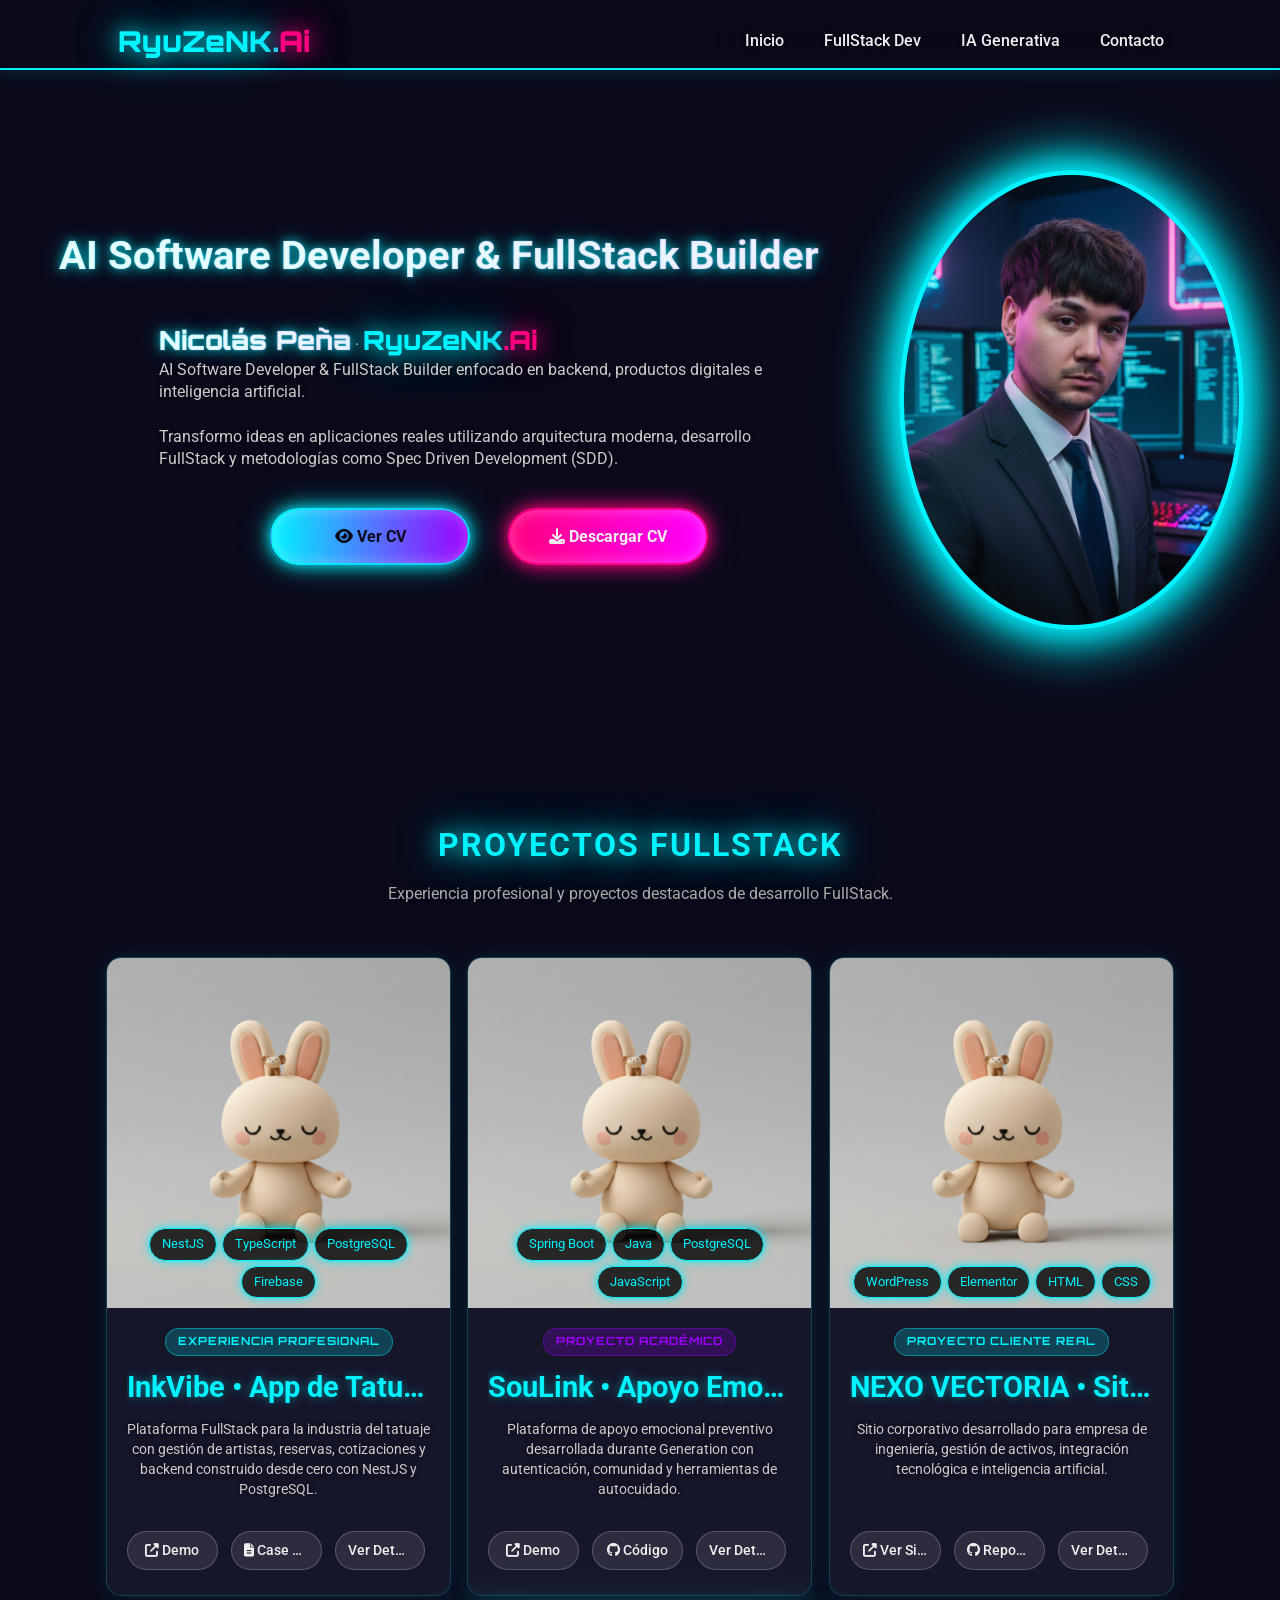
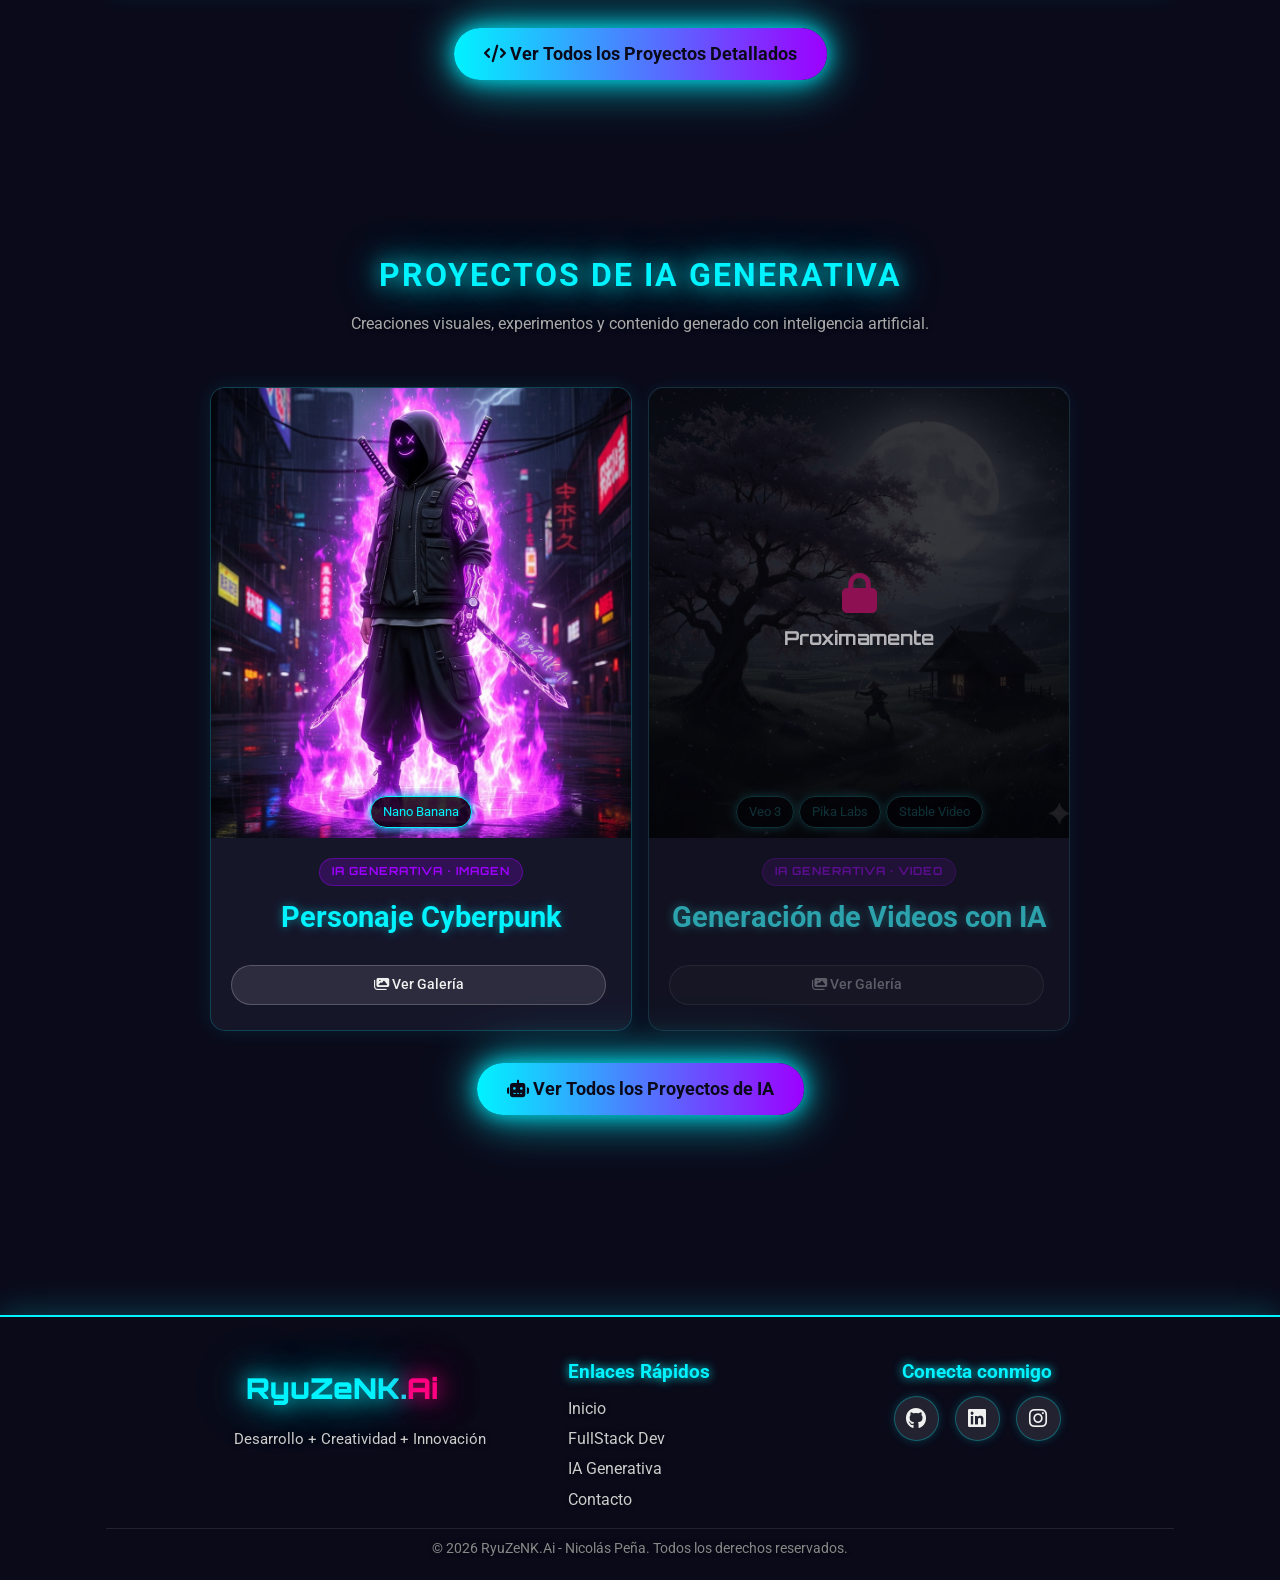
==== commit d558d8a9: "Add NEXO VECTORIA project details and update project grid layout for better responsiveness" ====
--- a/index.html
+++ b/index.html
@@ -124,7 +124,34 @@
                             </div>
                         </div>
                     </div>
-                    
+
+                    <!-- Proyecto 3: NEXO VECTORIA -->
+                    <div class="project-card">
+                        <div class="project-image">
+                            <img loading="lazy" src="assets/images/soulinkproyect.png" alt="Proyecto NEXO VECTORIA">
+                            <div class="project-tech">
+                                <span>WordPress</span>
+                                <span>Elementor</span>
+                                <span>HTML</span>
+                                <span>CSS</span>
+                            </div>
+                        </div>
+                        <div class="project-info">
+                            <span class="card-role-badge professional">Proyecto Cliente Real</span>
+                            <h4>NEXO VECTORIA • Sitio Corporativo</h4>
+                            <p>Sitio corporativo desarrollado para empresa de ingeniería, gestión de activos, integración tecnológica e inteligencia artificial.</p>
+                            <div class="project-links">
+                                <a href="https://nexovectoria.cl" target="_blank" class="btn-small">
+                                    <i class="fas fa-external-link-alt"></i> Ver Sitio
+                                </a>
+                                <a href="https://github.com/RyuZeNK-Ai/NEXO-VECTORIA" target="_blank" class="btn-small">
+                                    <i class="fab fa-github"></i> Repositorio
+                                </a>
+                                <a href="pages/nexo-vectoria.html" class="btn-small">Ver Detalles</a>
+                            </div>
+                        </div>
+                    </div>
+
                 </div>
                 
                 <div class="center-button">
--- a/css/style.css
+++ b/css/style.css
@@ -550,21 +550,26 @@
 }
 
 .fullstack-projects .projects-grid {
-    grid-template-columns: repeat(2, 1fr);
-    max-width: 860px !important;
-    margin: 0 auto !important;
+    grid-template-columns: repeat(3, 1fr);
+    max-width: 100% !important;
+    margin: 0 !important;
+    gap: 1rem !important;
 }
 
 .ai-projects .projects-grid {
-    justify-content: center;
-}
-
-/* Home: 2 cards fijas centradas — gana sobre responsive.css repeat(3, 1fr) e !important */
+    grid-template-columns: repeat(3, 1fr);
+    max-width: 100% !important;
+    margin: 0 !important;
+    gap: 1rem !important;
+}
+
+/* Home: 3 cards horizontales en inicio — gana sobre responsive.css e !important */
 @media (min-width: 768px) {
     #developer .projects-grid {
-        grid-template-columns: repeat(2, 1fr);
-        max-width: 860px !important;
-        margin: 0 auto !important;
+        grid-template-columns: repeat(3, 1fr);
+        max-width: 100% !important;
+        margin: 0 !important;
+        gap: 1rem !important;
     }
 
     #ai .projects-grid {
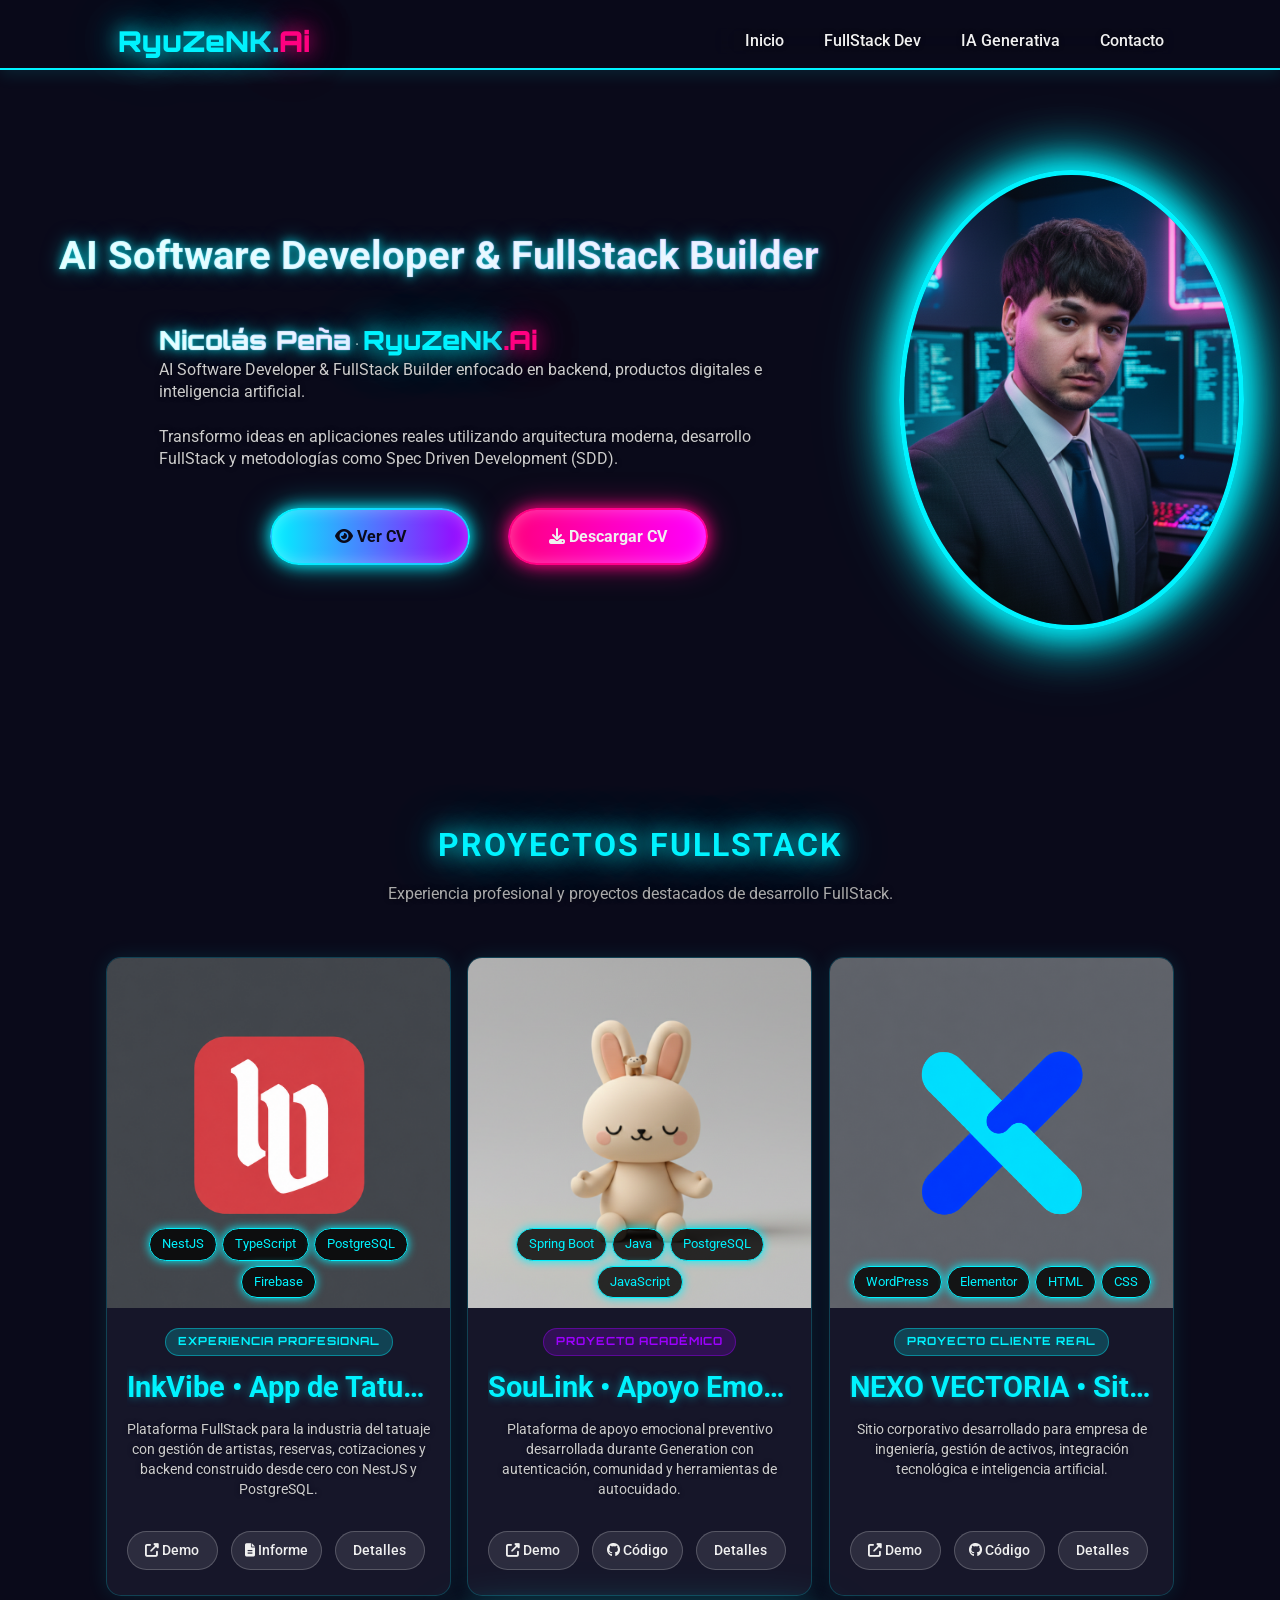
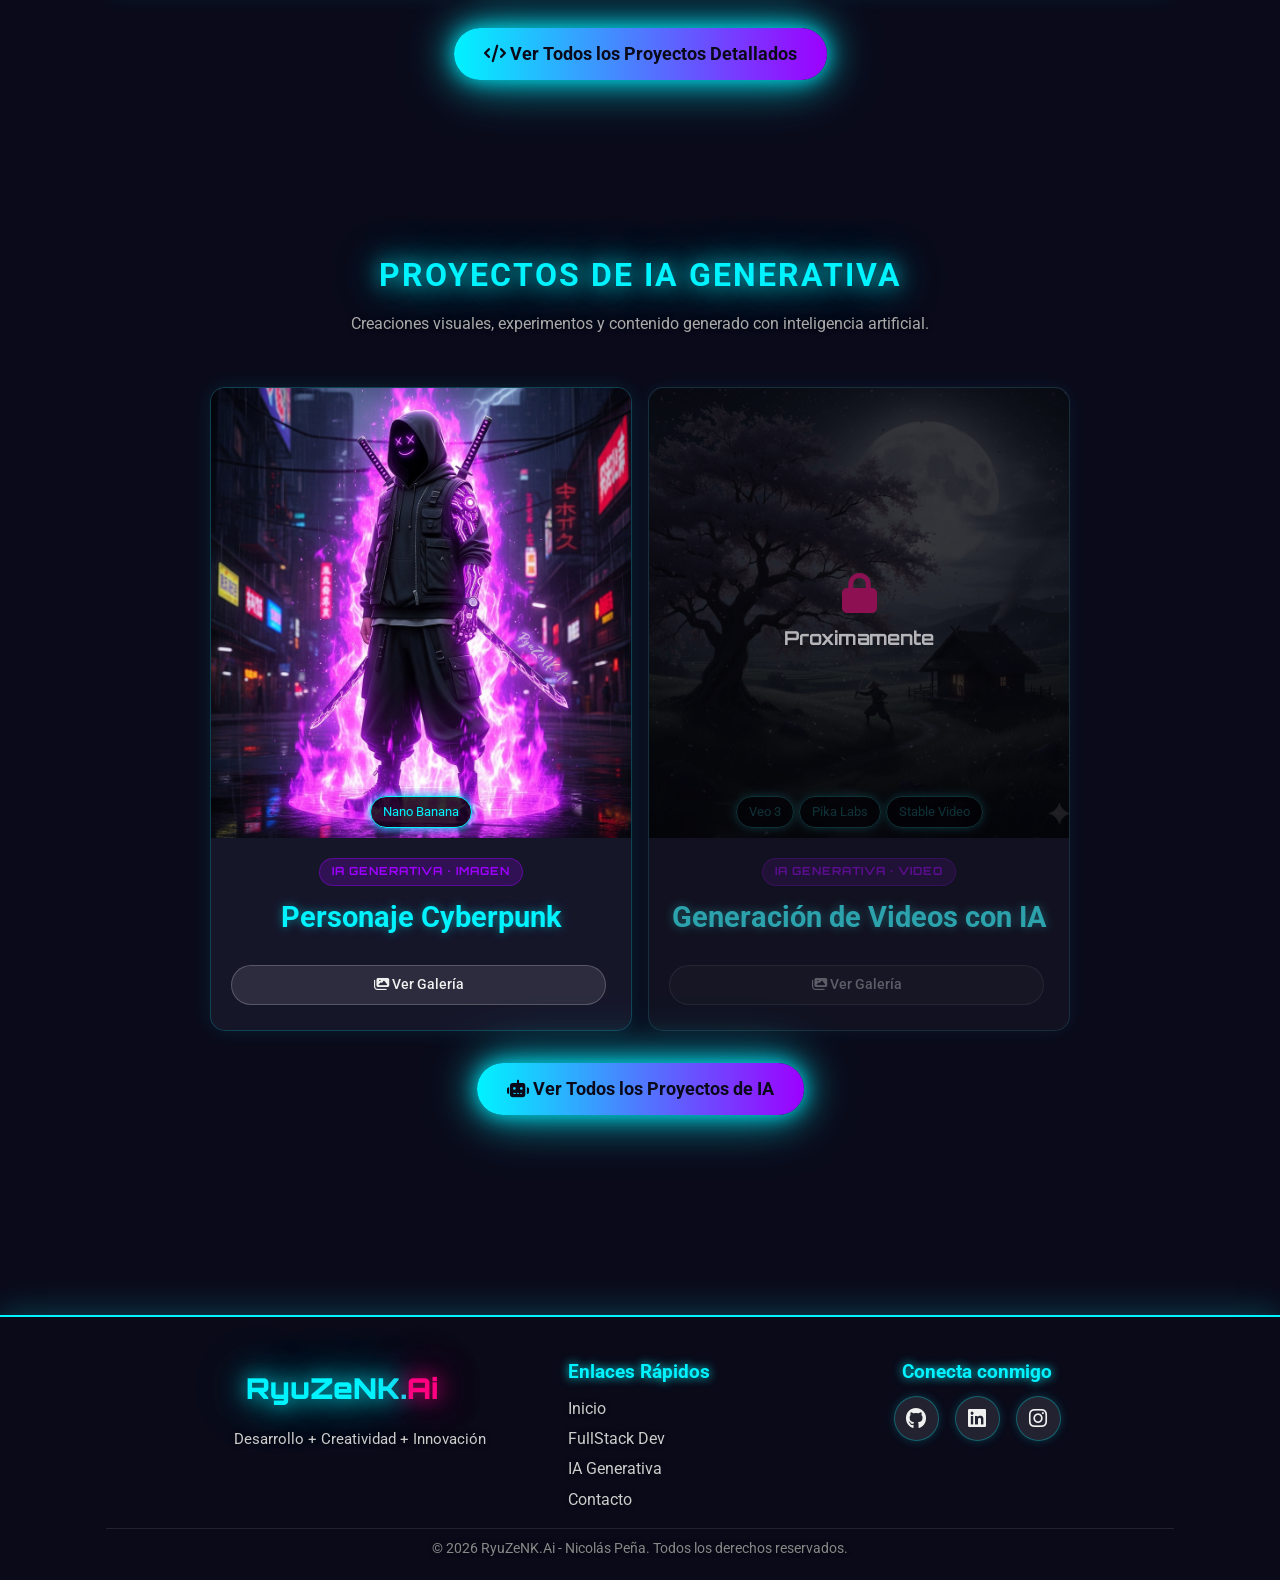
==== commit 4ebe541e: "Refactor code structure for improved readability and maintainability" ====
--- a/index.html
+++ b/index.html
@@ -43,10 +43,10 @@
                         Transformo ideas en aplicaciones reales utilizando arquitectura moderna, desarrollo FullStack y metodologías como Spec Driven Development (SDD).
                     </p>
                     <div class="home-buttons">
-                        <a href="https://drive.google.com/file/d/1IXTovLLTGIoKw4RQ_Gd1WCe75ySYcxsR/view" target="_blank" class="btnVer">
+                        <a href="https://drive.google.com/file/d/1edijtXzmCUslCgZvzhqE7ljYTOLJgRkd/view" target="_blank" class="btnVer">
                             <i class="fas fa-eye"></i> Ver CV
                         </a>
-                        <a href="https://drive.usercontent.google.com/u/0/uc?id=1IXTovLLTGIoKw4RQ_Gd1WCe75ySYcxsR&export=download" target="_blank" class="btnDownload">
+                        <a href="https://drive.usercontent.google.com/u/0/uc?id=1edijtXzmCUslCgZvzhqE7ljYTOLJgRkd&export=download" target="_blank" class="btnDownload">
                             <i class="fas fa-download"></i> Descargar CV
                         </a>
                     </div>
@@ -73,8 +73,8 @@
                 <div class="projects-grid">
                     <!-- Proyecto 1: InkVibe -->
                     <div class="project-card">
-                        <div class="project-image">
-                            <img loading="lazy" src="assets/images/soulinkproyect.png" alt="Proyecto InkVibe">
+                        <div class="project-image inkvibe-image">
+                            <img loading="lazy" src="assets/images/inkvibe/inkvibe-logo.png" alt="Proyecto InkVibe">
                             <div class="project-tech">
                                 <span>NestJS</span>
                                 <span>TypeScript</span>
@@ -91,9 +91,9 @@
                                     <i class="fas fa-external-link-alt"></i> Demo
                                 </a>
                                 <a href="https://drive.google.com/file/d/1sEGEswqREsz09-vpKmoKIxO9d76YWfi9/view" target="_blank" class="btn-small">
-                                    <i class="fas fa-file-alt"></i> Case Study
-                                </a>
-                                <a href="pages/inkvibe.html" class="btn-small">Ver Detalles</a>
+                                    <i class="fas fa-file-alt"></i> Informe
+                                </a>
+                                <a href="pages/inkvibe.html" class="btn-small">Detalles</a>
                             </div>
                         </div>
                     </div>
@@ -101,7 +101,7 @@
                     <!-- Proyecto 2: Soulink -->
                     <div class="project-card">
                         <div class="project-image">
-                            <img loading="lazy" src="assets/images/soulinkproyect.png" alt="Proyecto Soulink">
+                            <img loading="lazy" src="assets/images/soulink/soulinkproyect.png" alt="Proyecto Soulink">
                             <div class="project-tech">
                                 <span>Spring Boot</span>
                                 <span>Java</span>
@@ -120,7 +120,7 @@
                                 <a href="https://github.com/RyuZeNK-Ai/proyecto-soulink" target="_blank" class="btn-small">
                                     <i class="fab fa-github"></i> Código
                                 </a>
-                                <a href="pages/soulink.html" class="btn-small">Ver Detalles</a>
+                                <a href="pages/soulink.html" class="btn-small">Detalles</a>
                             </div>
                         </div>
                     </div>
@@ -128,7 +128,7 @@
                     <!-- Proyecto 3: NEXO VECTORIA -->
                     <div class="project-card">
                         <div class="project-image">
-                            <img loading="lazy" src="assets/images/soulinkproyect.png" alt="Proyecto NEXO VECTORIA">
+                            <img loading="lazy" src="assets/images/nexo-vectoria/ORIGINAL_NEXO-044.png" alt="Proyecto NEXO VECTORIA">
                             <div class="project-tech">
                                 <span>WordPress</span>
                                 <span>Elementor</span>
@@ -142,12 +142,12 @@
                             <p>Sitio corporativo desarrollado para empresa de ingeniería, gestión de activos, integración tecnológica e inteligencia artificial.</p>
                             <div class="project-links">
                                 <a href="https://nexovectoria.cl" target="_blank" class="btn-small">
-                                    <i class="fas fa-external-link-alt"></i> Ver Sitio
+                                    <i class="fas fa-external-link-alt"></i> Demo
                                 </a>
                                 <a href="https://github.com/RyuZeNK-Ai/NEXO-VECTORIA" target="_blank" class="btn-small">
-                                    <i class="fab fa-github"></i> Repositorio
-                                </a>
-                                <a href="pages/nexo-vectoria.html" class="btn-small">Ver Detalles</a>
+                                    <i class="fab fa-github"></i> Código
+                                </a>
+                                <a href="pages/nexo-vectoria.html" class="btn-small">Detalles</a>
                             </div>
                         </div>
                     </div>
@@ -176,7 +176,7 @@
                     <!-- Proyecto IA 1: DESBLOQUEADO - Arte Abstracto Digital -->
                     <div class="project-card" onclick="window.location.href='pages/ia-generativa.html#ia-personaje-cyberpunk'">
                         <div class="project-image">
-                            <img loading="lazy" src="assets/images/personaje_cyberpunk1.jpg" alt="Arte Abstracto Digital con IA">
+                            <img loading="lazy" src="assets/images/ia-generativa/personaje_cyberpunk1.jpg" alt="Arte Abstracto Digital con IA">
                             <div class="project-tech">
                                 <span>Nano Banana</span>
                             </div>
@@ -199,7 +199,7 @@
                                 <i class="fas fa-lock"></i>
                                 <span>Proximamente</span>
                             </div>
-                            <img loading="lazy" src="assets/images/paisaje_japones1.jpg" alt="Proyecto IA Videos">
+                            <img loading="lazy" src="assets/images/ia-generativa/paisaje_japones1.jpg" alt="Proyecto IA Videos">
                             <div class="project-tech">
                                 <span>Veo 3</span>
                                 <span>Pika Labs</span>
@@ -224,7 +224,7 @@
                                 <i class="fas fa-lock"></i>
                                 <span>Proximamente</span>
                             </div>
-                            <img loading="lazy" src="assets/images/personajes_animados.jpg" alt="Proyecto IA Integración">
+                            <img loading="lazy" src="assets/images/ia-generativa/personajes_animados.jpg" alt="Proyecto IA Integración">
                             <div class="project-tech">
                                 <span>OpenAI API</span>
                                 <span>LangChain</span>
@@ -236,7 +236,7 @@
                             <p>Proyectos que combinan desarrollo fullstack con modelos de IA para funcionalidades avanzadas.</p>
                             <div class="project-links">
                                 <a href="#" class="btn-small disabled">Ver Proyectos</a>
-                                <a href="#" class="btn-small disabled">Ver Detalles</a>
+                                <a href="#" class="btn-small disabled">Detalles</a>
                             </div>
                         </div>
                     </div>
--- a/css/style.css
+++ b/css/style.css
@@ -613,6 +613,11 @@
     width: 100%;
     height: 100%;
     object-fit: cover;
+    object-position: 50% 60%;
+}
+
+.inkvibe-image img {
+    transform: scale(1.3);
 }
 
 .project-tech {
--- a/css/responsive.css
+++ b/css/responsive.css
@@ -206,10 +206,10 @@
         max-width: 220px;
     }
     
-    /* Project Cards - 2 columnas */
+    /* Project Cards - 3 columnas */
     .projects-grid,
     .gallery-grid {
-        grid-template-columns: repeat(2, 1fr);
+        grid-template-columns: repeat(3, 1fr);
     }
 }
 
@@ -332,10 +332,31 @@
         padding: 25px;
     }
     
-    /* Projects - 2 columnas */
+    /* Projects - 3 columnas */
     .projects-grid,
     .gallery-grid {
-        grid-template-columns: repeat(2, 1fr);
+        grid-template-columns: repeat(3, 1fr);
+    }
+}
+
+/* 6.5. TABLETS PEQUEÑOS (768px - 900px) - iPad Mini */
+@media screen and (min-width: 768px) and (max-width: 900px) {
+    .navbar {
+        padding: 12px 0;
+        height: 70px;
+    }
+
+    .logo {
+        font-size: 1.5rem;
+    }
+
+    .nav-links {
+        gap: 15px;
+    }
+
+    .nav-links a {
+        font-size: 0.9rem;
+        padding: 8px 12px;
     }
 }
 
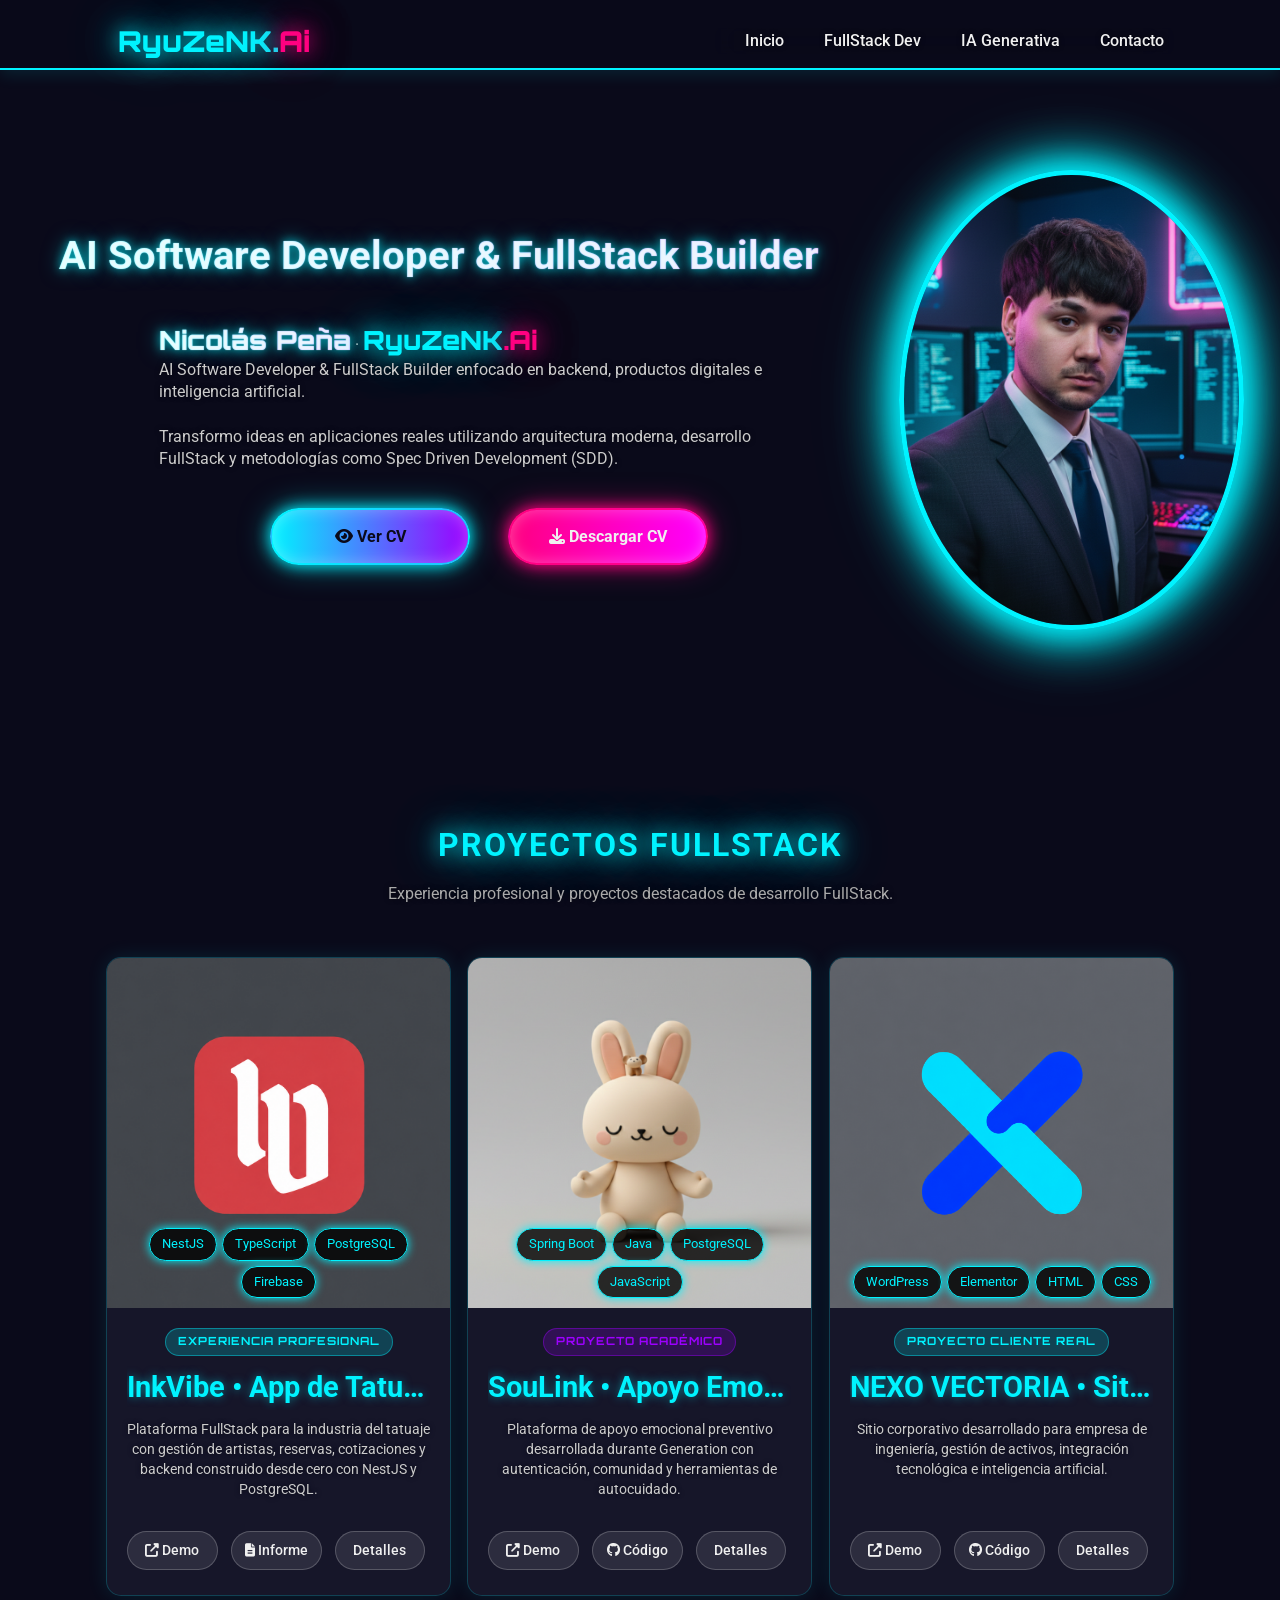
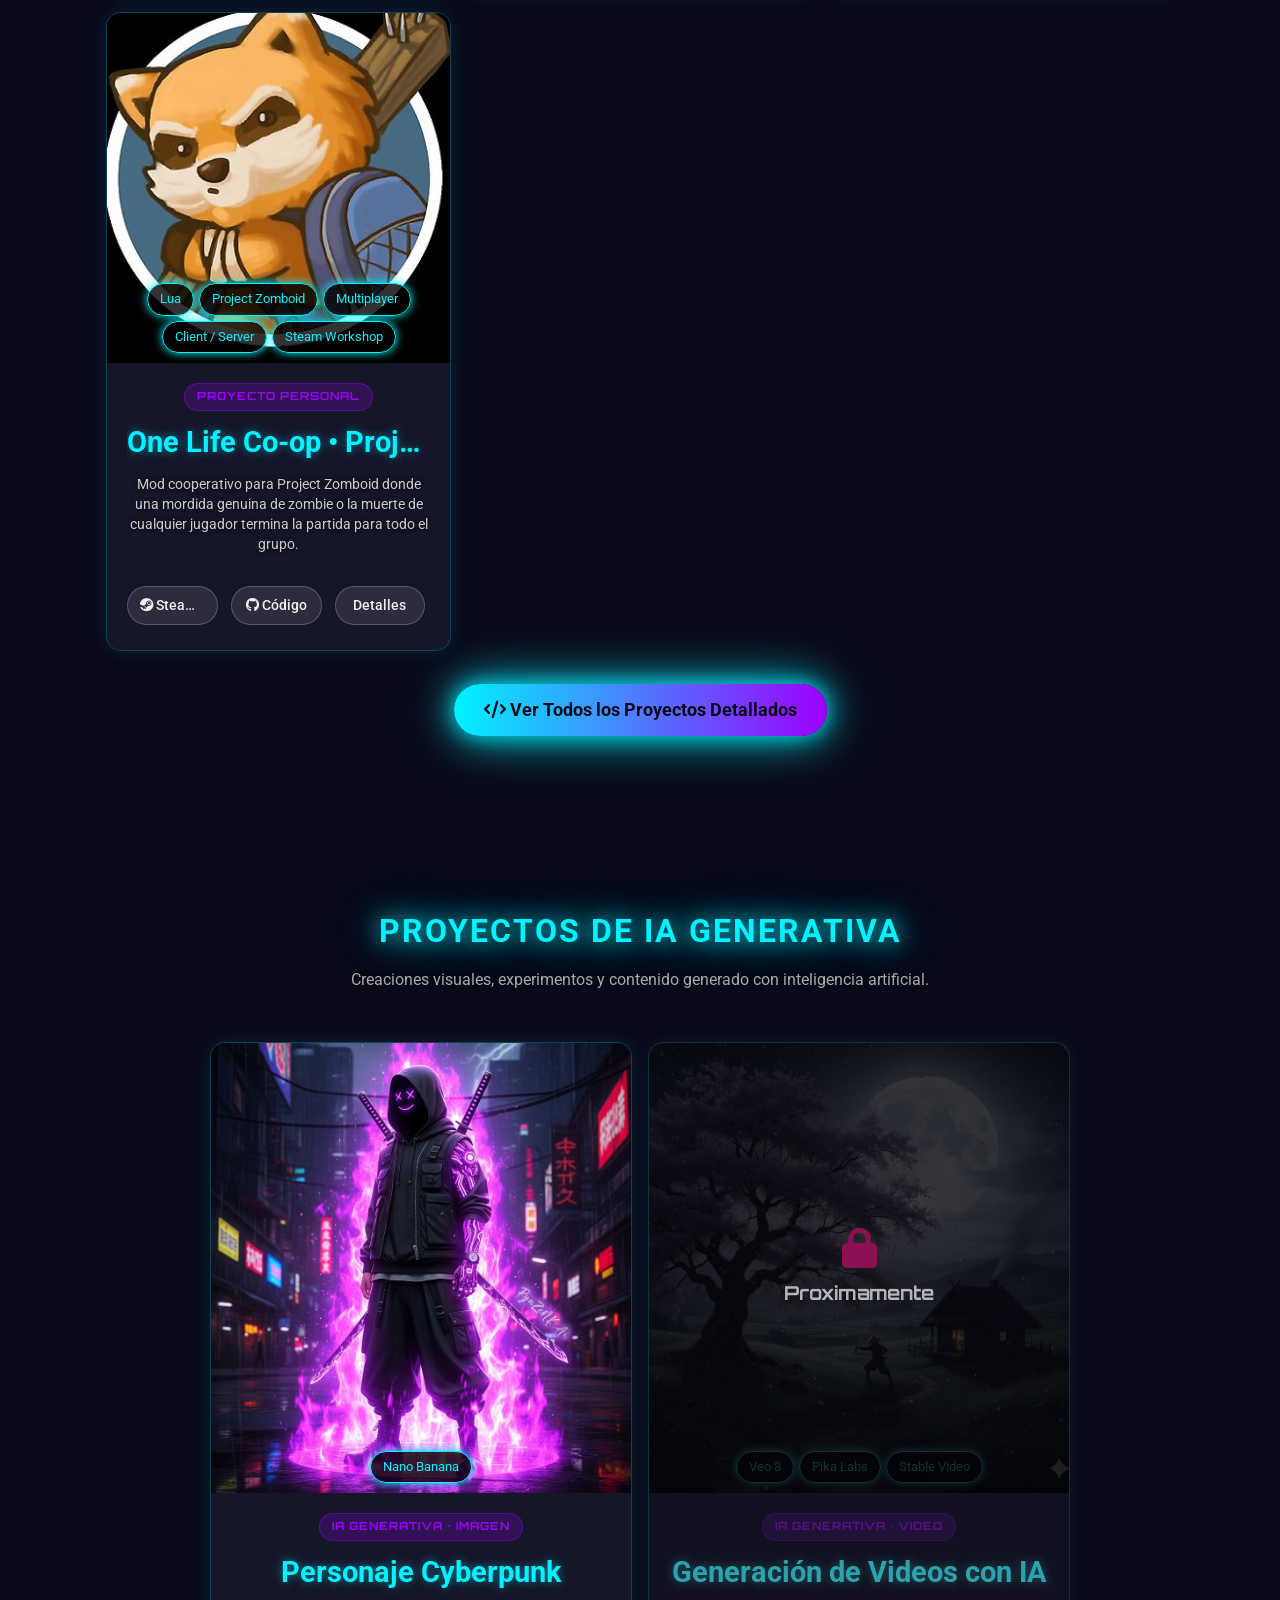
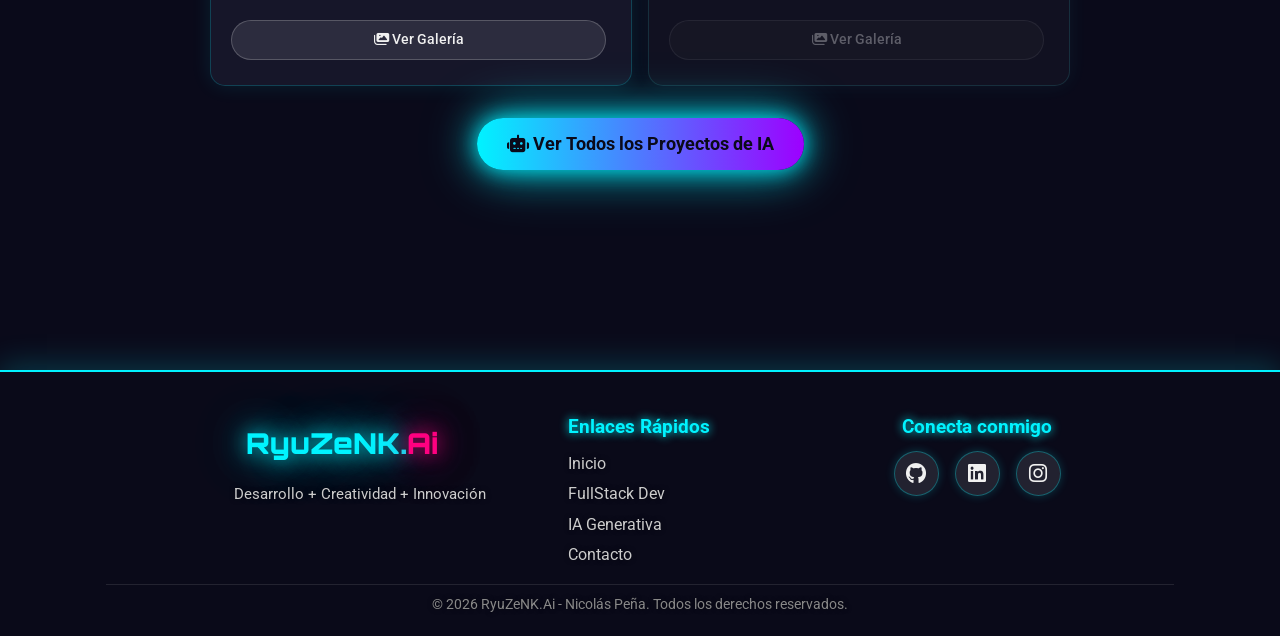
==== commit 09f2cafa: "Add One Life Co-op Project Zomboid mod to portfolio" ====
--- a/index.html
+++ b/index.html
@@ -43,10 +43,10 @@
                         Transformo ideas en aplicaciones reales utilizando arquitectura moderna, desarrollo FullStack y metodologías como Spec Driven Development (SDD).
                     </p>
                     <div class="home-buttons">
-                        <a href="https://drive.google.com/file/d/1edijtXzmCUslCgZvzhqE7ljYTOLJgRkd/view" target="_blank" class="btnVer">
+                        <a href="https://drive.google.com/file/d/1TY6ujnw4cjVq-pA3yO8HJEEx6lch21xa/view" target="_blank" class="btnVer">
                             <i class="fas fa-eye"></i> Ver CV
                         </a>
-                        <a href="https://drive.usercontent.google.com/u/0/uc?id=1edijtXzmCUslCgZvzhqE7ljYTOLJgRkd&export=download" target="_blank" class="btnDownload">
+                        <a href="https://drive.usercontent.google.com/u/0/uc?id=1TY6ujnw4cjVq-pA3yO8HJEEx6lch21xa&export=download" target="_blank" class="btnDownload">
                             <i class="fas fa-download"></i> Descargar CV
                         </a>
                     </div>
@@ -152,8 +152,36 @@
                         </div>
                     </div>
 
-                </div>
-                
+                    <!-- Proyecto 4: One Life Co-op -->
+                    <div class="project-card">
+                        <div class="project-image">
+                            <img loading="lazy" src="assets/images/one-life-coop/one-life-coop-logo.jpg" alt="Proyecto One Life Co-op">
+                            <div class="project-tech">
+                                <span>Lua</span>
+                                <span>Project Zomboid</span>
+                                <span>Multiplayer</span>
+                                <span>Client / Server</span>
+                                <span>Steam Workshop</span>
+                            </div>
+                        </div>
+                        <div class="project-info">
+                            <span class="card-role-badge">Proyecto Personal</span>
+                            <h4>One Life Co-op • Project Zomboid Mod</h4>
+                            <p>Mod cooperativo para Project Zomboid donde una mordida genuina de zombie o la muerte de cualquier jugador termina la partida para todo el grupo.</p>
+                            <div class="project-links">
+                                <a href="https://steamcommunity.com/sharedfiles/filedetails/?id=3798372527" target="_blank" class="btn-small">
+                                    <i class="fab fa-steam"></i> Steam Workshop
+                                </a>
+                                <a href="https://github.com/RyuZeNK-Ai/one-life-coop-project-zomboid-mod" target="_blank" class="btn-small">
+                                    <i class="fab fa-github"></i> Código
+                                </a>
+                                <a href="pages/one-life-coop.html" class="btn-small">Detalles</a>
+                            </div>
+                        </div>
+                    </div>
+
+                </div>
+
                 <div class="center-button">
                     <a href="pages/fullstack.html" class="btn">
                         <i class="fas fa-code"></i> Ver Todos los Proyectos Detallados
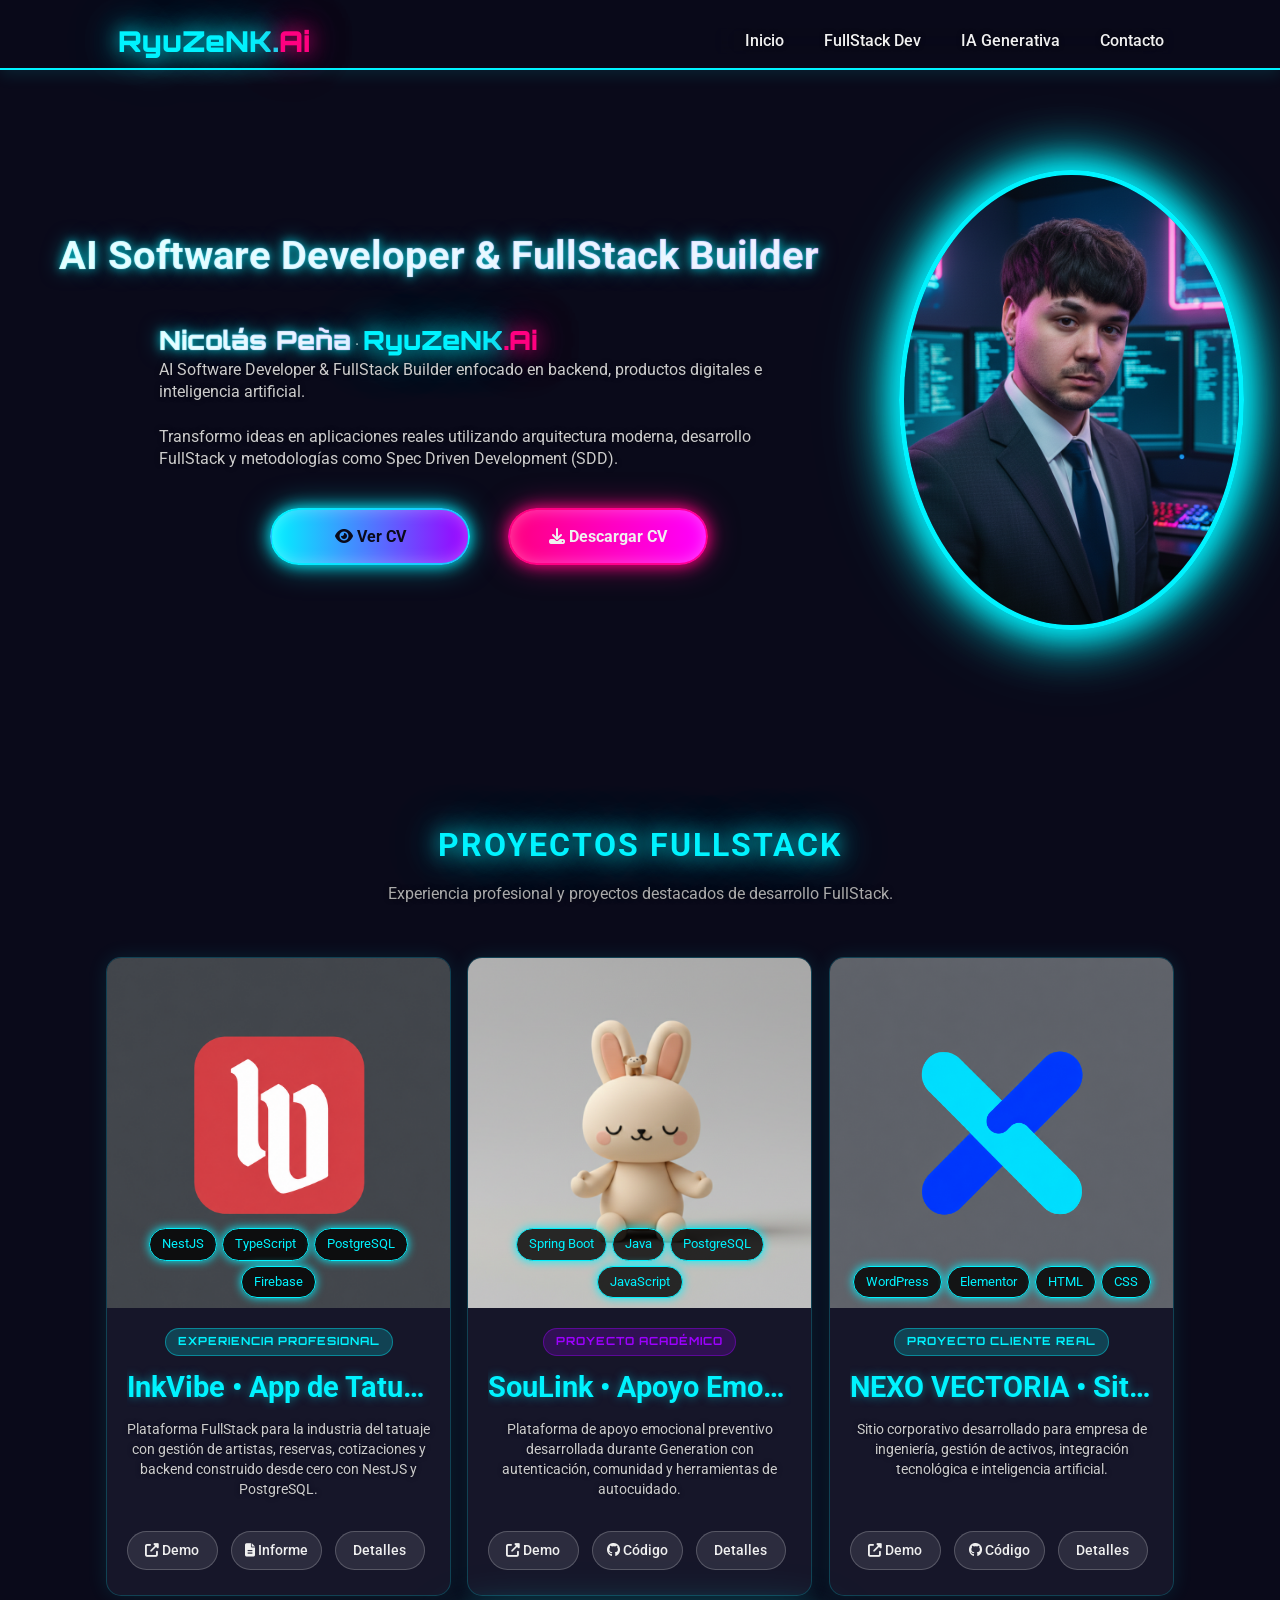
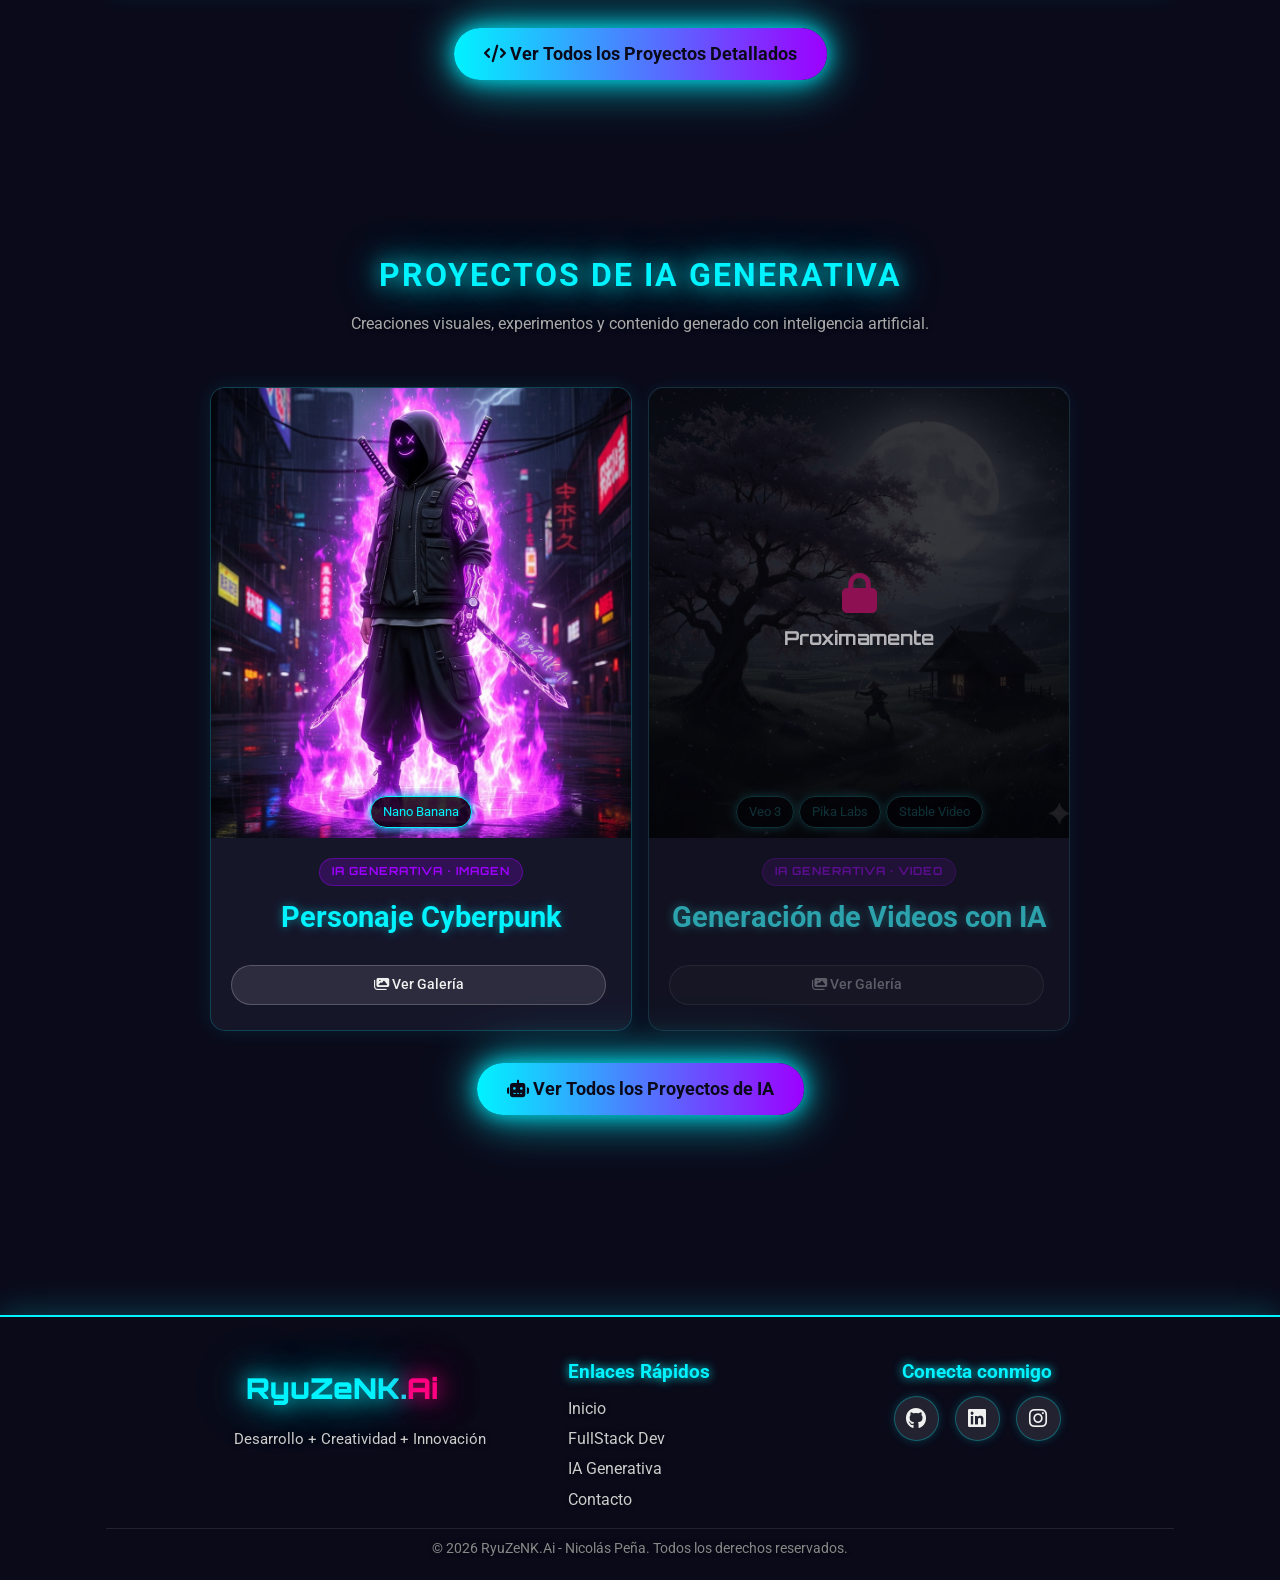
==== commit be214be4: "Add One Life Co-op project and update portfolio" ====
--- a/index.html
+++ b/index.html
@@ -152,34 +152,6 @@
                         </div>
                     </div>
 
-                    <!-- Proyecto 4: One Life Co-op -->
-                    <div class="project-card">
-                        <div class="project-image">
-                            <img loading="lazy" src="assets/images/one-life-coop/one-life-coop-logo.jpg" alt="Proyecto One Life Co-op">
-                            <div class="project-tech">
-                                <span>Lua</span>
-                                <span>Project Zomboid</span>
-                                <span>Multiplayer</span>
-                                <span>Client / Server</span>
-                                <span>Steam Workshop</span>
-                            </div>
-                        </div>
-                        <div class="project-info">
-                            <span class="card-role-badge">Proyecto Personal</span>
-                            <h4>One Life Co-op • Project Zomboid Mod</h4>
-                            <p>Mod cooperativo para Project Zomboid donde una mordida genuina de zombie o la muerte de cualquier jugador termina la partida para todo el grupo.</p>
-                            <div class="project-links">
-                                <a href="https://steamcommunity.com/sharedfiles/filedetails/?id=3798372527" target="_blank" class="btn-small">
-                                    <i class="fab fa-steam"></i> Steam Workshop
-                                </a>
-                                <a href="https://github.com/RyuZeNK-Ai/one-life-coop-project-zomboid-mod" target="_blank" class="btn-small">
-                                    <i class="fab fa-github"></i> Código
-                                </a>
-                                <a href="pages/one-life-coop.html" class="btn-small">Detalles</a>
-                            </div>
-                        </div>
-                    </div>
-
                 </div>
 
                 <div class="center-button">
